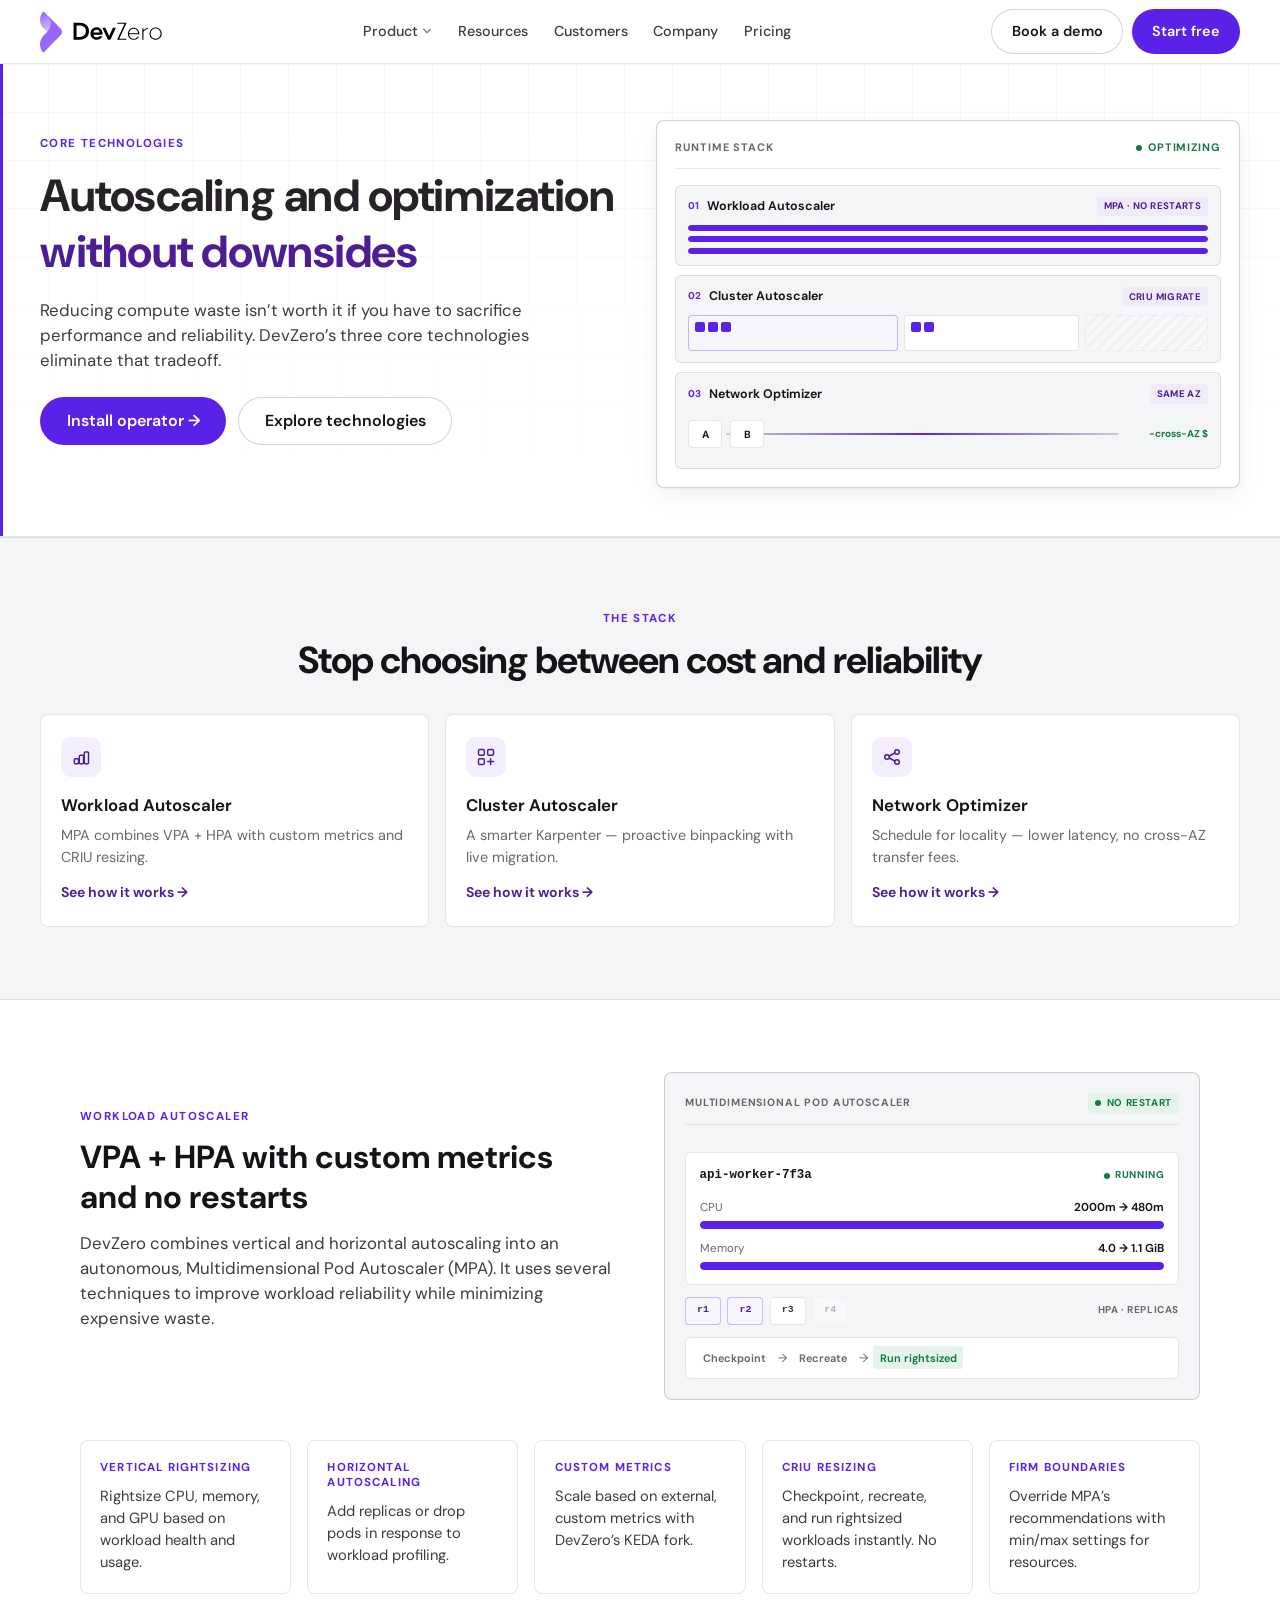
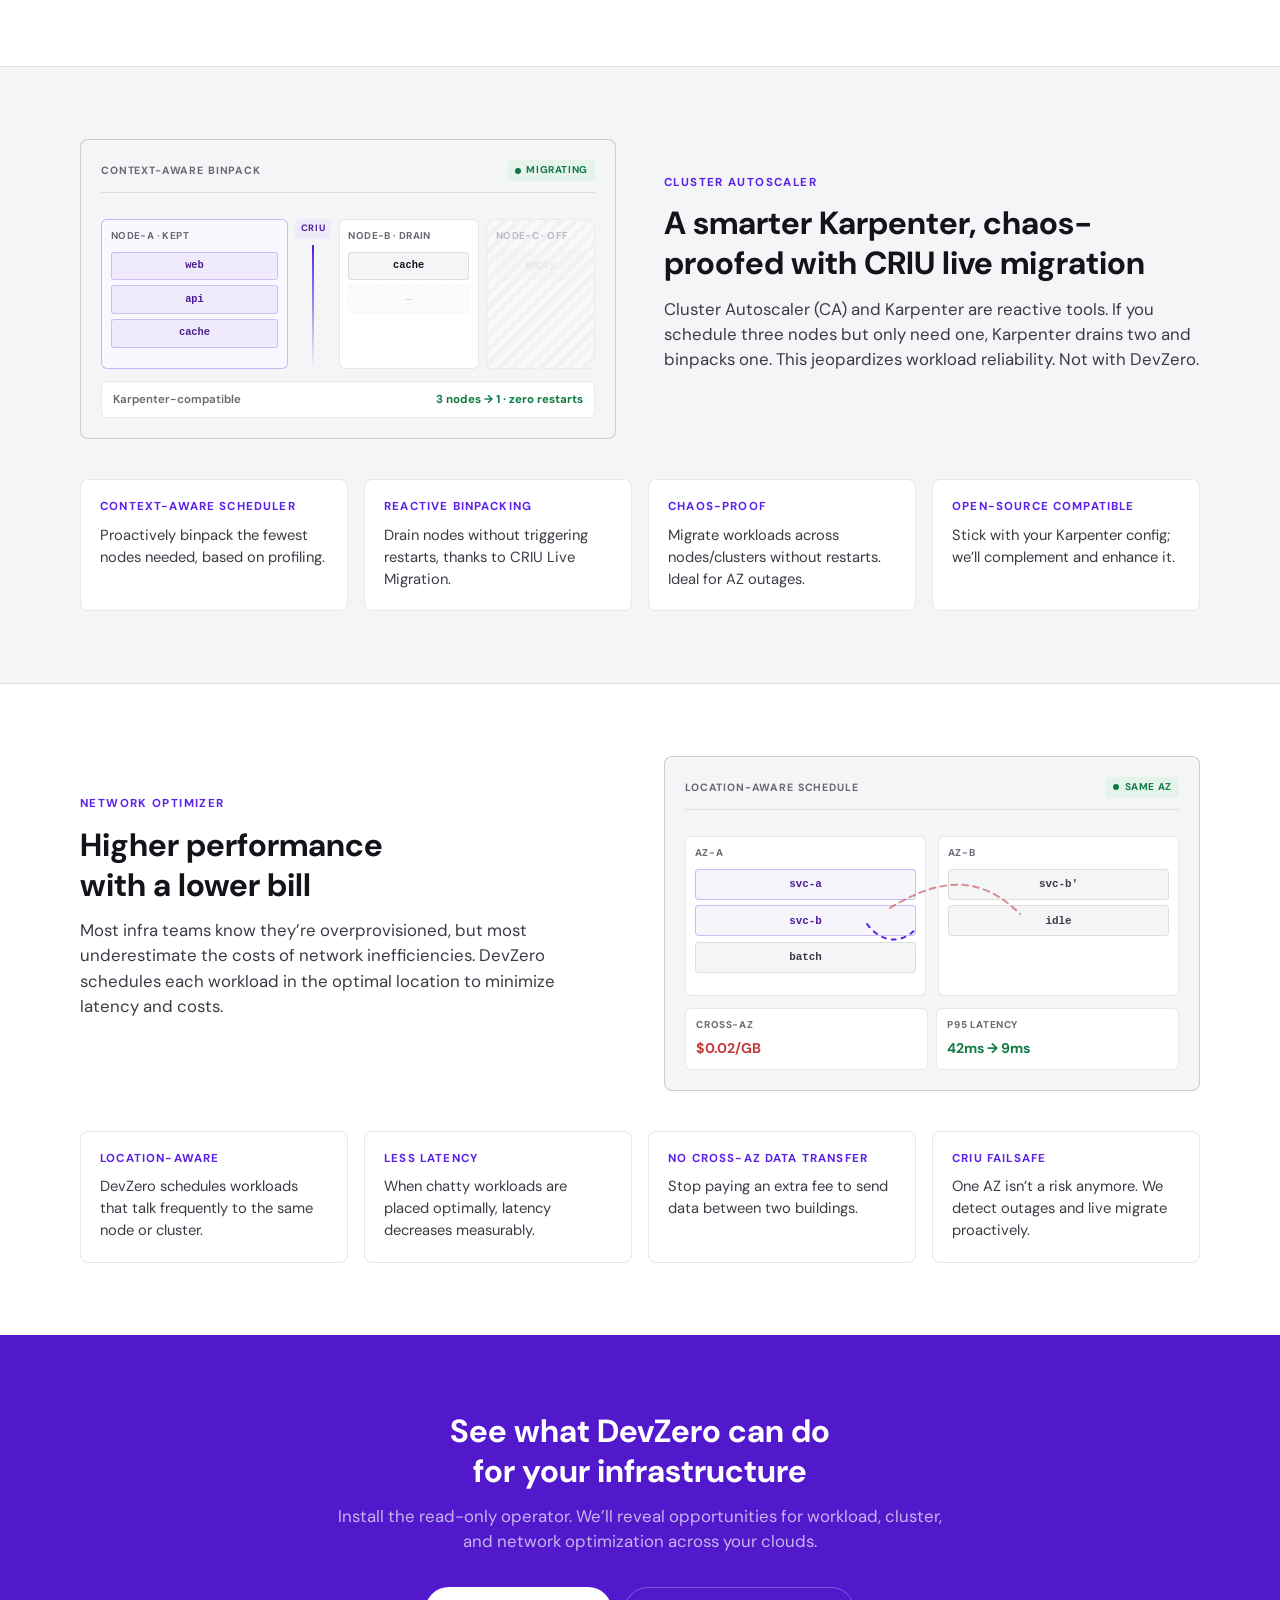
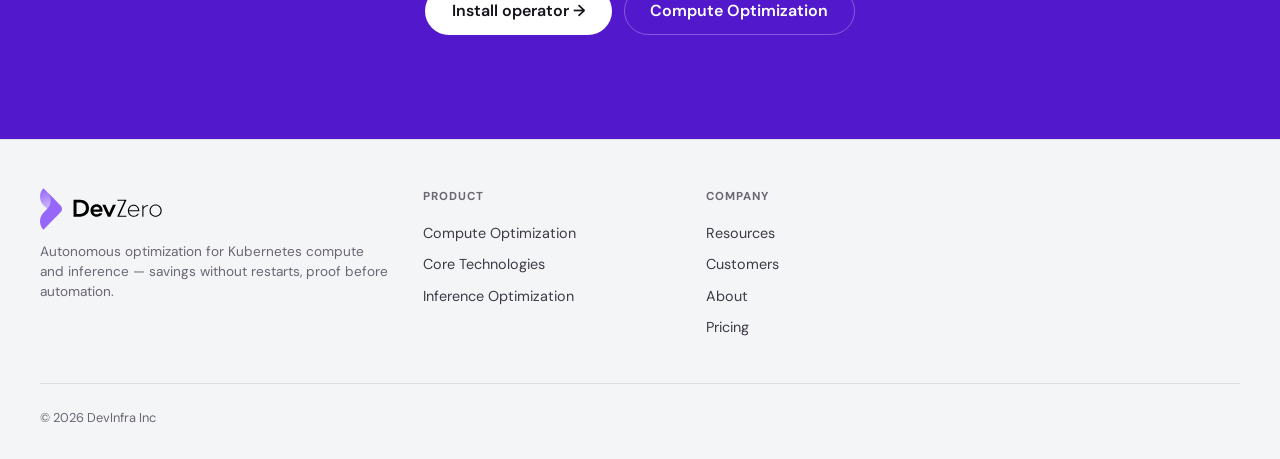
==== core-technologies/index.html @ 5356d768 "Add Core Technologies page prototype for team review. Standalone static site with workload, cluster," ====
<!DOCTYPE html>
<html lang="en">
<head>
  <meta charset="UTF-8" />
  <meta name="viewport" content="width=device-width, initial-scale=1" />
  <title>Core Technologies — Workload, Cluster &amp; Network Optimization | DevZero</title>
  <meta name="description" content="DevZero’s three core technologies: Workload Autoscaler (MPA), Cluster Autoscaler with CRIU live migration, and Network Optimizer — autoscaling without downsides." />
  <link rel="preconnect" href="https://fonts.googleapis.com" />
  <link rel="preconnect" href="https://fonts.gstatic.com" crossorigin />
  <link href="https://fonts.googleapis.com/css2?family=DM+Sans:ital,opsz,wght@0,9..40,400;0,9..40,500;0,9..40,600;0,9..40,700&display=swap" rel="stylesheet" />
  <link rel="stylesheet" href="../css/site.css" />
</head>
<body>
  <div id="site-nav"></div>

  <main>
    <header class="product-hero">
      <div class="container">
        <div class="product-hero-grid">
          <div class="product-hero-copy">
            <p class="eyebrow">Core Technologies</p>
            <h1>Autoscaling and optimization<br /><span class="accent">without downsides</span></h1>
            <p class="lede">
              Reducing compute waste isn’t worth it if you have to sacrifice performance and reliability.
              DevZero’s three core technologies eliminate that tradeoff.
            </p>
            <div class="hero-actions" id="start">
              <a class="btn btn-primary btn-lg" href="#demo">Install operator →</a>
              <a class="btn btn-ghost btn-lg" href="#workload">Explore technologies</a>
            </div>
          </div>

          <div class="hero-stage" aria-label="Three core technologies working together">
            <div class="hero-stage-label">
              <span>Runtime stack</span>
              <span class="live">Optimizing</span>
            </div>
            <div class="anim-core-hero">
              <div class="core-layer is-workload">
                <div class="core-layer-head">
                  <span class="core-layer-tag">01</span>
                  <strong>Workload Autoscaler</strong>
                  <span class="core-layer-badge">MPA · no restarts</span>
                </div>
                <div class="core-bars">
                  <div class="core-bar"><i class="fill-v"></i></div>
                  <div class="core-bar"><i class="fill-h"></i></div>
                  <div class="core-bar"><i class="fill-g"></i></div>
                </div>
              </div>
              <div class="core-layer is-cluster">
                <div class="core-layer-head">
                  <span class="core-layer-tag">02</span>
                  <strong>Cluster Autoscaler</strong>
                  <span class="core-layer-badge">CRIU migrate</span>
                </div>
                <div class="core-nodes">
                  <div class="core-node is-active"><span></span><span></span><span></span></div>
                  <div class="core-node is-draining"><span></span><span></span></div>
                  <div class="core-node is-empty"></div>
                </div>
              </div>
              <div class="core-layer is-network">
                <div class="core-layer-head">
                  <span class="core-layer-tag">03</span>
                  <strong>Network Optimizer</strong>
                  <span class="core-layer-badge">Same AZ</span>
                </div>
                <div class="core-net">
                  <div class="core-pod a">A</div>
                  <div class="core-pod b">B</div>
                  <div class="core-link"></div>
                  <div class="core-cost">−cross-AZ $</div>
                </div>
              </div>
            </div>
          </div>
        </div>
      </div>
    </header>

    <section class="band-soft">
      <div class="container container-wide tech-intro">
        <p class="section-label">The stack</p>
        <h2>Stop choosing between cost and reliability</h2>
        <div class="module-grid">
          <a class="module tech-jump" href="#workload">
            <span class="module-icon" aria-hidden="true">
              <svg viewBox="0 0 24 24" fill="none" stroke="currentColor" stroke-width="1.75" stroke-linecap="round" stroke-linejoin="round">
                <rect x="4" y="14" width="5" height="6" rx="1" />
                <rect x="10" y="10" width="5" height="10" rx="1" />
                <rect x="16" y="6" width="5" height="14" rx="1" />
              </svg>
            </span>
            <h3>Workload Autoscaler</h3>
            <p>MPA combines VPA + HPA with custom metrics and CRIU resizing.</p>
            <span class="more">See how it works →</span>
          </a>
          <a class="module tech-jump" href="#cluster">
            <span class="module-icon" aria-hidden="true">
              <svg viewBox="0 0 24 24" fill="none" stroke="currentColor" stroke-width="1.75" stroke-linecap="round" stroke-linejoin="round">
                <rect x="3" y="3" width="7" height="7" rx="1.5" />
                <rect x="14" y="3" width="7" height="7" rx="1.5" />
                <rect x="3" y="14" width="7" height="7" rx="1.5" />
                <path d="M17.5 14v7M14 17.5h7" />
              </svg>
            </span>
            <h3>Cluster Autoscaler</h3>
            <p>A smarter Karpenter — proactive binpacking with live migration.</p>
            <span class="more">See how it works →</span>
          </a>
          <a class="module tech-jump" href="#network">
            <span class="module-icon" aria-hidden="true">
              <svg viewBox="0 0 24 24" fill="none" stroke="currentColor" stroke-width="1.75" stroke-linecap="round" stroke-linejoin="round">
                <circle cx="6" cy="12" r="2.75" />
                <circle cx="18" cy="6" r="2.75" />
                <circle cx="18" cy="18" r="2.75" />
                <path d="M8.6 10.8 15.4 7.2M8.6 13.2l6.8 3.6" />
              </svg>
            </span>
            <h3>Network Optimizer</h3>
            <p>Schedule for locality — lower latency, no cross-AZ transfer fees.</p>
            <span class="more">See how it works →</span>
          </a>
        </div>
      </div>
    </section>

    <section id="workload">
      <div class="container">
        <div class="split">
          <div>
            <p class="section-label">Workload Autoscaler</p>
            <h2>VPA + HPA with custom metrics and no restarts</h2>
            <p class="section-lede">
              DevZero combines vertical and horizontal autoscaling into an autonomous,
              Multidimensional Pod Autoscaler (MPA). It uses several techniques to improve
              workload reliability while minimizing expensive waste.
            </p>
          </div>
          <div class="feature-visual" aria-label="MPA vertical and horizontal scale without restarts">
            <div class="anim-mpa">
              <div class="mpa-stage-label">
                <span>Multidimensional Pod Autoscaler</span>
                <span class="live-chip">No restart</span>
              </div>
              <div class="mpa-pod">
                <div class="mpa-pod-head">
                  <span class="mpa-name">api-worker-7f3a</span>
                  <span class="mpa-status">Running</span>
                </div>
                <div class="mpa-gauge">
                  <div class="mpa-gauge-meta"><span>CPU</span><strong>2000m → 480m</strong></div>
                  <div class="mpa-track"><i class="mpa-fill-cpu"></i></div>
                </div>
                <div class="mpa-gauge">
                  <div class="mpa-gauge-meta"><span>Memory</span><strong>4.0 → 1.1 GiB</strong></div>
                  <div class="mpa-track"><i class="mpa-fill-mem"></i></div>
                </div>
              </div>
              <div class="mpa-replicas">
                <div class="mpa-rep is-on">r1</div>
                <div class="mpa-rep is-on">r2</div>
                <div class="mpa-rep is-spawn">r3</div>
                <div class="mpa-rep is-off">r4</div>
                <span class="mpa-hpa-label">HPA · replicas</span>
              </div>
              <div class="mpa-criu">
                <span class="mpa-criu-step">Checkpoint</span>
                <span class="mpa-criu-arrow">→</span>
                <span class="mpa-criu-step">Recreate</span>
                <span class="mpa-criu-arrow">→</span>
                <span class="mpa-criu-step is-lit">Run rightsized</span>
              </div>
            </div>
          </div>
        </div>
        <div class="point-cards point-cards-5">
          <article class="point-card">
            <h3>Vertical Rightsizing</h3>
            <p>Rightsize CPU, memory, and GPU based on workload health and usage.</p>
          </article>
          <article class="point-card">
            <h3>Horizontal Autoscaling</h3>
            <p>Add replicas or drop pods in response to workload profiling.</p>
          </article>
          <article class="point-card">
            <h3>Custom Metrics</h3>
            <p>Scale based on external, custom metrics with DevZero’s KEDA fork.</p>
          </article>
          <article class="point-card">
            <h3>CRIU Resizing</h3>
            <p>Checkpoint, recreate, and run rightsized workloads instantly. No restarts.</p>
          </article>
          <article class="point-card">
            <h3>Firm Boundaries</h3>
            <p>Override MPA’s recommendations with min/max settings for resources.</p>
          </article>
        </div>
      </div>
    </section>

    <section class="band-soft" id="cluster">
      <div class="container">
        <div class="split reverse">
          <div>
            <p class="section-label">Cluster Autoscaler</p>
            <h2>A smarter Karpenter, chaos-proofed with CRIU live migration</h2>
            <p class="section-lede">
              Cluster Autoscaler (CA) and Karpenter are reactive tools. If you schedule three nodes
              but only need one, Karpenter drains two and binpacks one. This jeopardizes workload
              reliability. Not with DevZero.
            </p>
          </div>
          <div class="feature-visual" aria-label="Proactive binpacking with live migration">
            <div class="anim-cluster">
              <div class="mpa-stage-label">
                <span>Context-aware binpack</span>
                <span class="live-chip">Migrating</span>
              </div>
              <div class="ca-nodes">
                <div class="ca-node is-packed">
                  <header>node-a · kept</header>
                  <div class="ca-pods">
                    <span class="ca-pod p1">web</span>
                    <span class="ca-pod p2">api</span>
                    <span class="ca-pod p3 is-incoming">cache</span>
                  </div>
                </div>
                <div class="ca-bridge" aria-hidden="true">
                  <span class="ca-mig">CRIU</span>
                  <div class="ca-mig-line"></div>
                </div>
                <div class="ca-node is-draining">
                  <header>node-b · drain</header>
                  <div class="ca-pods">
                    <span class="ca-pod p3 is-leaving">cache</span>
                    <span class="ca-pod ghost">—</span>
                  </div>
                </div>
                <div class="ca-node is-gone">
                  <header>node-c · off</header>
                  <div class="ca-pods">
                    <span class="ca-pod ghost">empty</span>
                  </div>
                </div>
              </div>
              <div class="ca-footnote">
                <span>Karpenter-compatible</span>
                <strong>3 nodes → 1 · zero restarts</strong>
              </div>
            </div>
          </div>
        </div>
        <div class="point-cards">
          <article class="point-card">
            <h3>Context-Aware Scheduler</h3>
            <p>Proactively binpack the fewest nodes needed, based on profiling.</p>
          </article>
          <article class="point-card">
            <h3>Reactive Binpacking</h3>
            <p>Drain nodes without triggering restarts, thanks to CRIU Live Migration.</p>
          </article>
          <article class="point-card">
            <h3>Chaos-Proof</h3>
            <p>Migrate workloads across nodes/clusters without restarts. Ideal for AZ outages.</p>
          </article>
          <article class="point-card">
            <h3>Open-Source Compatible</h3>
            <p>Stick with your Karpenter config; we’ll complement and enhance it.</p>
          </article>
        </div>
      </div>
    </section>

    <section id="network">
      <div class="container">
        <div class="split">
          <div>
            <p class="section-label">Network Optimizer</p>
            <h2>Higher performance<br />with a lower bill</h2>
            <p class="section-lede">
              Most infra teams know they’re overprovisioned, but most underestimate the costs of
              network inefficiencies. DevZero schedules each workload in the optimal location to
              minimize latency and costs.
            </p>
          </div>
          <div class="feature-visual" aria-label="Location-aware placement cutting cross-AZ cost">
            <div class="anim-network">
              <div class="mpa-stage-label">
                <span>Location-aware schedule</span>
                <span class="live-chip good">Same AZ</span>
              </div>
              <div class="net-map">
                <div class="net-az az-a">
                  <header>AZ-a</header>
                  <div class="net-w is-chatty">svc-a</div>
                  <div class="net-w is-chatty is-paired">svc-b</div>
                  <div class="net-w">batch</div>
                </div>
                <div class="net-az az-b">
                  <header>AZ-b</header>
                  <div class="net-w is-lonely">svc-b′</div>
                  <div class="net-w">idle</div>
                </div>
                <svg class="net-paths" viewBox="0 0 320 160" aria-hidden="true">
                  <path class="net-path is-bad" d="M118 72 C170 40, 210 40, 248 78" />
                  <path class="net-path is-good" d="M95 88 C110 108, 130 108, 145 92" />
                </svg>
              </div>
              <div class="net-metrics">
                <div class="net-metric is-bad">
                  <span>Cross-AZ</span>
                  <strong class="net-fee">$0.02/GB</strong>
                </div>
                <div class="net-metric is-good">
                  <span>p95 latency</span>
                  <strong class="net-lat">42ms → 9ms</strong>
                </div>
              </div>
            </div>
          </div>
        </div>
        <div class="point-cards">
          <article class="point-card">
            <h3>Location-Aware</h3>
            <p>DevZero schedules workloads that talk frequently to the same node or cluster.</p>
          </article>
          <article class="point-card">
            <h3>Less Latency</h3>
            <p>When chatty workloads are placed optimally, latency decreases measurably.</p>
          </article>
          <article class="point-card">
            <h3>No Cross-AZ Data Transfer</h3>
            <p>Stop paying an extra fee to send data between two buildings.</p>
          </article>
          <article class="point-card">
            <h3>CRIU Failsafe</h3>
            <p>One AZ isn’t a risk anymore. We detect outages and live migrate proactively.</p>
          </article>
        </div>
      </div>
    </section>

    <section class="cta-band" id="demo">
      <div class="container">
        <h2>See what DevZero can do for your infrastructure</h2>
        <p class="section-lede">
          Install the read-only operator. We’ll reveal opportunities for workload, cluster,
          and network optimization across your clouds.
        </p>
        <div class="hero-actions">
          <a class="btn btn-primary btn-lg" href="#">Install operator →</a>
          <a class="btn btn-ghost btn-lg" href="https://www.devzero.io/">Compute Optimization</a>
        </div>
      </div>
    </section>
  </main>

  <div id="site-footer"></div>
  <script src="../js/site.js"></script>
</body>
</html>
---- css/site.css ----
:root {
  --bg: #ffffff;
  --bg-soft: #f4f5f7;
  --bg-elevated: #fafafa;
  --bg-panel: #ffffff;
  --bg-ink: #14131a;
  --border: rgba(20, 19, 26, 0.1);
  --border-strong: rgba(20, 19, 26, 0.18);
  --text: #14131a;
  --text-soft: #3d3a45;
  --muted: #6a6672;
  --accent: #5b21e8;
  --accent-hover: #4c1bc7;
  --accent-deep: #4c1d95;
  --accent-soft: #7c5cbf;
  --accent-dim: rgba(91, 33, 232, 0.07);
  --good: #0f7a45;
  --danger: #c23b3b;
  --font: "DM Sans", "Helvetica Neue", Arial, sans-serif;
  --radius: 8px;
  --max: 1120px;
  --header-h: 64px;
  --shadow: 0 1px 2px rgba(20, 19, 26, 0.04), 0 8px 24px rgba(20, 19, 26, 0.06);
  --shadow-lg: 0 1px 2px rgba(20, 19, 26, 0.05), 0 16px 40px rgba(20, 19, 26, 0.08);
}

*,
*::before,
*::after {
  box-sizing: border-box;
  margin: 0;
  padding: 0;
}

html { scroll-behavior: smooth; }

body {
  font-family: var(--font);
  background: var(--bg);
  color: var(--text);
  -webkit-font-smoothing: antialiased;
  line-height: 1.5;
  min-height: 100vh;
}

img { max-width: 100%; display: block; }
a { color: inherit; text-decoration: none; }
button {
  font-family: inherit;
  cursor: pointer;
  border: none;
  background: none;
  color: inherit;
}
ul { list-style: none; }

.container {
  width: min(100% - 2.5rem, var(--max));
  margin-inline: auto;
}

.container-wide {
  width: min(100% - 2.5rem, 1200px);
  margin-inline: auto;
}

/* —— Announcement —— */
.announcement {
  background: var(--bg-ink);
  color: rgba(255, 255, 255, 0.82);
  font-size: 0.78rem;
  letter-spacing: 0.01em;
  text-align: center;
  padding: 0.55rem 1rem;
  border-bottom: 1px solid rgba(255, 255, 255, 0.06);
}

.announcement a {
  color: #fff;
  font-weight: 600;
  margin-left: 0.35rem;
}

.announcement .pill {
  display: inline-block;
  background: transparent;
  color: #fff;
  font-size: 0.62rem;
  font-weight: 700;
  letter-spacing: 0.08em;
  text-transform: uppercase;
  padding: 0.18rem 0.45rem;
  border-radius: 4px;
  border: 1px solid rgba(255, 255, 255, 0.28);
  margin-right: 0.5rem;
  vertical-align: middle;
}

/* —— Header —— */
.site-header {
  position: sticky;
  top: 0;
  z-index: 100;
  height: var(--header-h);
  background: rgba(255, 255, 255, 0.92);
  backdrop-filter: blur(12px);
  border-bottom: 1px solid var(--border);
}

.header-inner {
  height: 100%;
  display: flex;
  align-items: center;
  justify-content: space-between;
  gap: 1.5rem;
}

.logo {
  display: flex;
  align-items: center;
  flex-shrink: 0;
  color: var(--text);
}

.logo svg,
.logo .logo-img {
  width: 122px;
  height: 42px;
  display: block;
}

.nav-main {
  display: flex;
  align-items: center;
  gap: 0.1rem;
}

.nav-item { position: relative; }

.nav-link,
.nav-trigger {
  display: inline-flex;
  align-items: center;
  gap: 0.3rem;
  padding: 0.5rem 0.75rem;
  font-size: 0.9rem;
  font-weight: 500;
  color: var(--text-soft);
  border-radius: 8px;
  transition: color 0.15s, background 0.15s;
}

.nav-link:hover,
.nav-trigger:hover,
.nav-item.open .nav-trigger {
  color: var(--text);
  background: var(--bg-soft);
}

.nav-link.is-disabled {
  color: var(--muted);
  opacity: 0.55;
  cursor: default;
}

.nav-link.is-disabled:hover {
  background: transparent;
  color: var(--muted);
}

.chev {
  width: 10px;
  height: 10px;
  opacity: 0.65;
  transition: transform 0.2s;
}

.nav-item.open .chev { transform: rotate(180deg); }

.mega {
  position: absolute;
  top: calc(100% + 0.55rem);
  left: 50%;
  transform: translateX(-50%) translateY(6px);
  opacity: 0;
  visibility: hidden;
  pointer-events: none;
  transition: opacity 0.18s, transform 0.18s, visibility 0.18s;
  width: min(720px, calc(100vw - 2rem));
  background: #fff;
  border: 1px solid var(--border-strong);
  border-radius: var(--radius);
  box-shadow: var(--shadow-lg);
  padding: 1rem;
  display: grid;
  grid-template-columns: 1.1fr 0.9fr;
  gap: 0.75rem;
}

.mega.mega-product {
  width: min(720px, calc(100vw - 2rem));
  grid-template-columns: 1.35fr 0.9fr;
  max-height: min(78vh, 640px);
  overflow-y: auto;
}

.mega-group {
  font-size: 0.62rem;
  letter-spacing: 0.1em;
  text-transform: uppercase;
  color: var(--muted);
  font-weight: 700;
  margin: 0.85rem 0 0.25rem;
  padding-left: 0.65rem;
}

.mega-link.mega-hub {
  border: 1px solid var(--border);
  background: var(--bg-soft);
  margin-bottom: 0.15rem;
}

.mega-link.mega-compact {
  padding: 0.45rem 0.65rem;
}

.mega-link.mega-compact strong {
  font-size: 0.84rem;
  margin-bottom: 0.05rem;
}

.mega-link.mega-compact span {
  font-size: 0.74rem;
}

.nav-item.open .mega {
  opacity: 1;
  visibility: visible;
  pointer-events: auto;
  transform: translateX(-50%) translateY(0);
}

.mega-col h4 {
  font-size: 0.68rem;
  letter-spacing: 0.1em;
  text-transform: uppercase;
  color: var(--accent);
  font-weight: 700;
  margin-bottom: 0.65rem;
  padding-left: 0.65rem;
}

.mega-link {
  display: block;
  padding: 0.7rem 0.75rem;
  border-radius: 10px;
  transition: background 0.15s;
}

.mega-link:hover { background: var(--accent-dim); }

.mega-link strong {
  display: block;
  font-size: 0.92rem;
  font-weight: 600;
  color: var(--text);
  margin-bottom: 0.15rem;
}

.mega-link span {
  display: block;
  font-size: 0.8rem;
  color: var(--muted);
  line-height: 1.4;
}

.mega-aside {
  background: var(--bg-soft);
  border-radius: 6px;
  padding: 0.75rem;
  border: 1px solid var(--border);
}

.header-cta {
  display: flex;
  align-items: center;
  gap: 0.55rem;
  flex-shrink: 0;
}

.btn {
  display: inline-flex;
  align-items: center;
  justify-content: center;
  gap: 0.4rem;
  padding: 0.65rem 1.2rem;
  border-radius: 999px;
  font-size: 0.9rem;
  font-weight: 600;
  transition: background 0.15s, border-color 0.15s, color 0.15s;
  border: 1px solid transparent;
  white-space: nowrap;
}

.btn:hover { transform: none; }

.btn-primary {
  background: var(--accent);
  color: #fff;
}

.btn-primary:hover { background: var(--accent-hover); }

.btn-ghost {
  background: #fff;
  border-color: var(--border-strong);
  color: var(--text);
}

.btn-ghost:hover { border-color: var(--accent); color: var(--accent); }

.btn-dark {
  background: var(--text);
  color: #fff;
}

.btn-dark:hover { background: #000; }

.btn-lg {
  padding: 0.85rem 1.6rem;
  font-size: 1rem;
  height: 3rem;
}

.mobile-toggle {
  display: none;
  width: 40px;
  height: 40px;
  border-radius: 8px;
  border: 1px solid var(--border);
  align-items: center;
  justify-content: center;
}

.mobile-toggle span {
  display: block;
  width: 18px;
  height: 2px;
  background: var(--text);
  position: relative;
}

.mobile-toggle span::before,
.mobile-toggle span::after {
  content: "";
  position: absolute;
  left: 0;
  width: 18px;
  height: 2px;
  background: var(--text);
}

.mobile-toggle span::before { top: -6px; }
.mobile-toggle span::after { top: 6px; }

/* —— Hero —— */
.hero {
  position: relative;
  padding: 4.75rem 0 3.25rem;
  overflow: hidden;
  background: var(--bg);
  border-bottom: 1px solid var(--border);
}

.hero-atmosphere {
  position: absolute;
  inset: 0;
  pointer-events: none;
  z-index: 0;
  background-color: var(--bg);
  background-image:
    linear-gradient(var(--border) 1px, transparent 1px),
    linear-gradient(90deg, var(--border) 1px, transparent 1px);
  background-size: 48px 48px;
  mask-image: linear-gradient(180deg, rgba(0, 0, 0, 0.45), transparent 78%);
  -webkit-mask-image: linear-gradient(180deg, rgba(0, 0, 0, 0.45), transparent 78%);
}

.hero-atmosphere::after {
  content: "";
  position: absolute;
  left: 0;
  top: 0;
  bottom: 0;
  width: 3px;
  background: var(--accent);
}

.hero-grid {
  position: relative;
  z-index: 1;
  display: grid;
  grid-template-columns: 1.05fr 0.95fr;
  gap: 2.5rem;
  align-items: center;
}

.hero-content { max-width: 34rem; }

.brand-kicker {
  display: none;
}

.hero h1 {
  font-weight: 650;
  font-size: clamp(2.15rem, 4vw, 3.15rem);
  line-height: 1.12;
  letter-spacing: -0.035em;
  color: var(--text);
  margin-bottom: 1rem;
}

.hero h1 .accent {
  color: var(--accent-deep);
}

.hero-lede {
  font-size: 1.05rem;
  color: var(--text-soft);
  max-width: 32rem;
  margin-bottom: 1.75rem;
  line-height: 1.6;
}

.hero-actions {
  display: flex;
  flex-wrap: wrap;
  gap: 0.75rem;
  margin-bottom: 1.75rem;
}

.segment-paths {
  display: grid;
  grid-template-columns: 1fr 1fr;
  gap: 0;
  border: 1px solid var(--border);
  border-radius: var(--radius);
  overflow: hidden;
  background: #fff;
}

.segment-path {
  display: block;
  padding: 1.05rem 1.1rem;
  border-radius: 0;
  border: none;
  border-right: 1px solid var(--border);
  background: #fff;
  transition: background 0.15s;
}

.segment-path:last-child { border-right: none; }

.segment-path:hover {
  background: var(--bg-soft);
  box-shadow: none;
  transform: none;
  border-color: transparent;
}

.segment-path .label {
  font-size: 0.66rem;
  letter-spacing: 0.1em;
  text-transform: uppercase;
  color: var(--accent-deep);
  font-weight: 700;
  margin-bottom: 0.3rem;
}

.segment-path strong {
  display: block;
  font-size: 0.95rem;
  margin-bottom: 0.25rem;
  color: var(--text);
}

.segment-path p {
  font-size: 0.8rem;
  color: var(--muted);
  line-height: 1.4;
}

/* Cost Impact product visual */
.product-visual {
  background: #fff;
  border: 1px solid var(--border-strong);
  border-radius: var(--radius);
  box-shadow: var(--shadow);
  overflow: hidden;
  animation: rise 0.7s ease both;
}

@keyframes rise {
  from { opacity: 0; transform: translateY(12px); }
  to { opacity: 1; transform: translateY(0); }
}

.pv-tabs {
  display: flex;
  gap: 0;
  padding: 0;
  border-bottom: 1px solid var(--border);
  overflow-x: auto;
  background: var(--bg-soft);
}

.pv-tab {
  padding: 0.7rem 1rem;
  font-size: 0.78rem;
  font-weight: 600;
  color: var(--muted);
  border-radius: 0;
  border: none;
  border-right: 1px solid var(--border);
  white-space: nowrap;
}

.pv-tab.active {
  color: var(--text);
  background: #fff;
  border-color: var(--border);
  border-bottom: 2px solid var(--accent);
  margin-bottom: -1px;
}

.pv-body { padding: 1.25rem 1.25rem 1.4rem; }

.pv-metrics {
  display: grid;
  grid-template-columns: repeat(3, 1fr);
  gap: 0.85rem;
  margin-bottom: 1.25rem;
}

.pv-metric .label {
  font-size: 0.72rem;
  letter-spacing: 0.02em;
  color: var(--muted);
  margin-bottom: 0.3rem;
  display: flex;
  align-items: center;
  gap: 0.35rem;
}

.pv-metric .dot {
  width: 6px;
  height: 6px;
  border-radius: 1px;
  background: var(--danger);
}

.pv-metric .dot.purple { background: var(--accent); }
.pv-metric .dot.green { background: var(--good); }

.pv-metric .value {
  font-size: 1.2rem;
  font-weight: 650;
  letter-spacing: -0.025em;
  color: var(--text);
  font-variant-numeric: tabular-nums;
}

.pv-metric .value.purple { color: var(--accent-deep); }
.pv-metric .value.green { color: var(--good); }

.pv-chart {
  height: 160px;
  border-radius: 6px;
  border: 1px solid var(--border);
  background:
    repeating-linear-gradient(
      0deg,
      transparent,
      transparent 31px,
      rgba(20, 19, 26, 0.06) 31px,
      rgba(20, 19, 26, 0.06) 32px
    ),
    var(--bg-elevated);
  position: relative;
  overflow: hidden;
  padding: 1rem 1rem 0;
  display: flex;
  align-items: flex-end;
  gap: 8px;
}

.pv-bar {
  flex: 1;
  border-radius: 2px 2px 0 0;
  background: var(--accent);
  animation: grow 0.9s ease both;
}

.pv-bar.muted {
  background: #c9c6d0;
}

@keyframes grow {
  from { transform: scaleY(0); transform-origin: bottom; }
}

.pv-footnote {
  margin-top: 0.85rem;
  font-size: 0.76rem;
  color: var(--muted);
  letter-spacing: 0.01em;
}

.pv-operators {
  display: flex;
  gap: 1.25rem;
  margin-top: 1rem;
  padding-top: 0.85rem;
  border-top: 1px solid var(--border);
}

.pv-toggle {
  display: inline-flex;
  align-items: center;
  gap: 0.5rem;
  font-size: 0.78rem;
  font-weight: 600;
  color: var(--muted);
  cursor: default;
}

.pv-toggle .sw {
  width: 34px;
  height: 20px;
  border-radius: 999px;
  background: #d8d5de;
  position: relative;
  flex-shrink: 0;
}

.pv-toggle .sw::after {
  content: "";
  position: absolute;
  top: 2px;
  left: 2px;
  width: 16px;
  height: 16px;
  border-radius: 50%;
  background: #fff;
  box-shadow: 0 1px 2px rgba(0, 0, 0, 0.15);
  transition: left 0.2s;
}

.pv-toggle.is-on {
  color: var(--text);
}

.pv-toggle.is-on .sw {
  background: var(--accent);
}

.pv-toggle.is-on .sw::after {
  left: 16px;
}

.capacity-bars {
  display: flex;
  flex-direction: column;
  gap: 1rem;
  margin-top: 0.35rem;
}

.capacity-meta {
  display: flex;
  justify-content: space-between;
  font-size: 0.8rem;
  margin-bottom: 0.4rem;
  color: var(--muted);
}

.capacity-meta strong {
  color: var(--text);
  font-weight: 650;
}

.capacity-track {
  height: 12px;
  border-radius: 6px;
  background: #ebe8f0;
  overflow: hidden;
}

.capacity-track > i {
  display: block;
  height: 100%;
  border-radius: 6px;
  background: var(--accent);
  animation: home-fill 1.2s ease both;
}

.capacity-track.used > i {
  background: var(--good);
}

/* Compute rightsizing diagram */
.rightsizing-viz {
  background: #fff;
  border: 1px solid var(--border-strong);
  border-radius: var(--radius);
  box-shadow: var(--shadow);
  padding: 1.15rem;
  display: grid;
  grid-template-columns: 1fr auto 1fr;
  gap: 0.85rem;
  align-items: stretch;
}

.node-card {
  border: 1px solid var(--border);
  border-radius: 6px;
  padding: 0.85rem;
  background: var(--bg-soft);
}

.node-card .node-head {
  display: flex;
  justify-content: space-between;
  align-items: center;
  font-size: 0.75rem;
  font-weight: 600;
  margin-bottom: 0.75rem;
  color: var(--text-soft);
}

.node-card .badge {
  font-size: 0.62rem;
  letter-spacing: 0.04em;
  text-transform: uppercase;
  padding: 0.15rem 0.4rem;
  border-radius: 4px;
  background: #f3e8e8;
  color: #9b2c2c;
  font-weight: 700;
}

.node-card .badge.good {
  background: #e5f3eb;
  color: #0f7a45;
}

.pod-row {
  display: flex;
  justify-content: space-between;
  gap: 0.5rem;
  font-size: 0.72rem;
  padding: 0.4rem 0;
  border-top: 1px solid var(--border);
  color: var(--muted);
}

.pod-row strong {
  color: var(--text);
  font-weight: 600;
  font-family: ui-monospace, SFMono-Regular, Menlo, monospace;
  font-size: 0.7rem;
}

.flow-col {
  display: flex;
  flex-direction: column;
  justify-content: center;
  gap: 0.45rem;
  min-width: 110px;
  text-align: center;
}

.flow-step {
  font-size: 0.68rem;
  font-weight: 650;
  letter-spacing: 0.02em;
  color: var(--accent-deep);
  background: #fff;
  border: 1px solid var(--border-strong);
  border-left: 3px solid var(--accent);
  border-radius: 4px;
  padding: 0.45rem 0.5rem;
}

.flow-step small {
  display: block;
  font-weight: 500;
  color: var(--muted);
  margin-top: 0.15rem;
}

.stat-strip {
  display: grid;
  grid-template-columns: repeat(4, 1fr);
  gap: 0.65rem;
  margin-top: 0.85rem;
}

.stat-chip {
  border: 1px solid var(--border);
  border-radius: 10px;
  padding: 0.75rem;
  text-align: center;
  background: #fff;
}

.stat-chip .num {
  font-size: 1.25rem;
  font-weight: 700;
  color: var(--accent);
  line-height: 1.1;
}

.stat-chip .cap {
  font-size: 0.72rem;
  color: var(--muted);
  margin-top: 0.2rem;
}

/* —— Sections —— */
section { padding: 4.5rem 0; position: relative; }

.section-label {
  font-size: 0.72rem;
  letter-spacing: 0.12em;
  text-transform: uppercase;
  color: var(--accent);
  font-weight: 700;
  margin-bottom: 0.75rem;
}

h2 {
  font-weight: 700;
  font-size: 2rem;
  line-height: 2.5rem;
  letter-spacing: 0;
  margin-bottom: 0.85rem;
  color: var(--text);
}

.section-lede {
  font-size: 1.05rem;
  color: var(--text-soft);
  max-width: 38rem;
  margin-bottom: 2rem;
}

.proof-bar {
  border-block: 1px solid var(--border);
  background: var(--bg-soft);
  padding: 2.5rem 0;
}

.logo-row {
  display: flex;
  flex-wrap: wrap;
  align-items: center;
  justify-content: center;
  gap: 2rem 2.75rem;
}

.logo-row img {
  height: 24px;
  width: auto;
  opacity: 0.75;
  filter: grayscale(1);
}

.stats {
  display: grid;
  grid-template-columns: repeat(4, 1fr);
  gap: 1rem;
  margin-top: 2rem;
}

.stat-block {
  padding: 1.25rem 0;
  border-top: 1px solid var(--border);
}

.stat-block .num {
  font-size: clamp(1.7rem, 2.8vw, 2.2rem);
  font-weight: 700;
  color: var(--accent);
  line-height: 1;
  margin-bottom: 0.4rem;
  letter-spacing: -0.02em;
}

.stat-block .cap {
  font-size: 0.85rem;
  color: var(--muted);
}

.split {
  display: grid;
  grid-template-columns: 1fr 1fr;
  gap: 3rem;
  align-items: center;
}

.split.reverse > :first-child { order: 2; }

.feature-visual {
  border-radius: var(--radius);
  border: 1px solid var(--border-strong);
  background: var(--bg-soft);
  min-height: 280px;
  padding: 1.25rem;
  position: relative;
  overflow: hidden;
  box-shadow: none;
}

.checklist {
  margin-top: 1.25rem;
  display: grid;
  gap: 0.65rem;
}

.checklist li {
  display: flex;
  gap: 0.65rem;
  align-items: flex-start;
  font-size: 0.95rem;
  color: var(--text-soft);
}

.checklist li::before {
  content: "›";
  width: auto;
  height: auto;
  border-radius: 0;
  background: none;
  color: var(--accent-soft);
  font-size: 1.15em;
  font-weight: 600;
  line-height: 1.35;
  margin-top: -0.02em;
  flex-shrink: 0;
}

.module-grid {
  display: grid;
  grid-template-columns: repeat(3, 1fr);
  gap: 1rem;
  margin-top: 2rem;
}

.module {
  padding: 1.35rem 1.25rem;
  border: 1px solid var(--border);
  border-radius: var(--radius);
  background: #fff;
  transition: border-color 0.15s, background 0.15s;
}

.module:hover {
  border-color: var(--border-strong);
  box-shadow: none;
  background: var(--bg-elevated);
}

.module h3 {
  font-size: 1.05rem;
  font-weight: 650;
  margin-bottom: 0.45rem;
}

.module-icon {
  display: inline-flex;
  align-items: center;
  justify-content: center;
  width: 2.5rem;
  height: 2.5rem;
  border-radius: 10px;
  background: #f3efff;
  color: var(--accent-deep);
  margin-bottom: 1rem;
}

.module-icon svg {
  width: 1.25rem;
  height: 1.25rem;
  display: block;
}

.module p {
  font-size: 0.9rem;
  color: var(--muted);
  line-height: 1.5;
}

.compare-cta {
  margin-top: 2.5rem;
  padding: 1.5rem 1.65rem;
  border: 1px solid var(--border-strong);
  border-radius: var(--radius);
  background: var(--bg-soft);
  display: grid;
  grid-template-columns: 1.2fr 1fr;
  gap: 1.5rem;
  align-items: center;
}

.compare-cta h3 {
  font-size: 1.25rem;
  letter-spacing: -0.02em;
  margin-bottom: 0.35rem;
  color: var(--text);
}

.compare-cta p {
  font-size: 0.92rem;
  color: var(--text-soft);
  max-width: 36rem;
  margin: 0;
}

.compare-cta-links {
  display: flex;
  flex-wrap: wrap;
  gap: 0.5rem;
  justify-content: flex-end;
}

.compare-cta-links a {
  display: inline-flex;
  align-items: center;
  font-size: 0.82rem;
  font-weight: 650;
  color: var(--accent-deep);
  border: 1px solid var(--border-strong);
  background: #fff;
  border-radius: 4px;
  padding: 0.45rem 0.7rem;
  text-decoration: none;
  transition: border-color 0.15s, color 0.15s;
}

.compare-cta-links a:hover {
  border-color: var(--accent);
  color: var(--accent);
}

@media (max-width: 780px) {
  .compare-cta {
    grid-template-columns: 1fr;
  }

  .compare-cta-links {
    justify-content: flex-start;
  }
}

.product-subnav {
  display: flex;
  flex-wrap: wrap;
  gap: 0.15rem;
  margin-bottom: 1.75rem;
  padding: 0.3rem;
  border: 1px solid var(--border);
  border-radius: 999px;
  background: rgba(255, 255, 255, 0.85);
  width: fit-content;
  max-width: 100%;
}

.product-subnav a {
  font-size: 0.82rem;
  font-weight: 650;
  color: var(--muted);
  text-decoration: none;
  padding: 0.5rem 1rem;
  border-radius: 999px;
  transition: color 0.15s, background 0.15s;
}

.product-subnav a:hover {
  color: var(--text);
  background: var(--bg-soft);
}

.product-subnav a.is-active {
  color: #fff;
  background: var(--accent);
}

.product-hero-compact {
  padding-bottom: 2.5rem;
}

.product-hero-compact h1 {
  max-width: 22ch;
}

.product-hero .product-subnav {
  margin-bottom: 1.75rem;
}

/* Stripe-inspired product canvas */
.product-canvas {
  position: relative;
  min-height: 380px;
  border-radius: 16px;
  background:
    linear-gradient(180deg, #fbfafc 0%, #f3f1f7 100%);
  border: 1px solid var(--border);
  overflow: hidden;
  box-shadow: var(--shadow-lg);
}

.product-canvas::before {
  content: "";
  position: absolute;
  inset: 0;
  background-image: repeating-linear-gradient(
    90deg,
    transparent,
    transparent 47px,
    rgba(20, 19, 26, 0.035) 47px,
    rgba(20, 19, 26, 0.035) 48px
  );
  pointer-events: none;
}

.product-canvas-ghosts {
  position: absolute;
  inset: 0;
  pointer-events: none;
}

.ghost-device {
  position: absolute;
  border: 1.5px solid rgba(91, 33, 232, 0.18);
  border-radius: 12px;
  background: transparent;
  opacity: 0.55;
}

.ghost-device.g1 {
  width: 120px;
  height: 160px;
  right: 8%;
  top: 14%;
  transform: rotate(8deg);
  animation: ghost-float 6s ease-in-out infinite;
}

.ghost-device.g2 {
  width: 90px;
  height: 90px;
  right: 28%;
  bottom: 12%;
  border-radius: 18px;
  transform: rotate(-6deg);
  animation: ghost-float 7.5s ease-in-out infinite reverse;
}

.ghost-device.g3 {
  width: 70px;
  height: 110px;
  left: 6%;
  bottom: 18%;
  transform: rotate(-10deg);
  animation: ghost-float 8s ease-in-out infinite;
}

@keyframes ghost-float {
  0%, 100% { transform: translateY(0) rotate(var(--r, 8deg)); }
  50% { transform: translateY(-10px) rotate(var(--r, 8deg)); }
}

.ghost-device.g1 { --r: 8deg; }
.ghost-device.g2 { --r: -6deg; }
.ghost-device.g3 { --r: -10deg; }

.showcase-device {
  position: absolute;
  left: 50%;
  top: 50%;
  transform: translate(-50%, -52%);
  width: min(260px, 72%);
  background: #1a1824;
  border-radius: 18px;
  padding: 0.65rem;
  box-shadow:
    0 24px 60px rgba(20, 19, 26, 0.28),
    0 0 0 1px rgba(255, 255, 255, 0.06);
  z-index: 2;
  animation: device-rise 0.9s cubic-bezier(0.22, 1, 0.36, 1) both;
}

@keyframes device-rise {
  from { opacity: 0; transform: translate(-50%, -42%) scale(0.96); }
  to { opacity: 1; transform: translate(-50%, -52%) scale(1); }
}

.showcase-screen {
  background: #fff;
  border-radius: 12px;
  min-height: 280px;
  padding: 1.35rem 1.2rem 1.2rem;
  display: flex;
  flex-direction: column;
  align-items: center;
  justify-content: center;
  text-align: center;
  position: relative;
  overflow: hidden;
}

.showcase-check {
  width: 64px;
  height: 64px;
  border-radius: 50%;
  background: #e5f3eb;
  display: grid;
  place-items: center;
  margin-bottom: 1rem;
  animation: check-pop 4.5s ease-in-out infinite;
}

.showcase-check svg {
  width: 28px;
  height: 28px;
  stroke: var(--good);
  stroke-width: 2.5;
  fill: none;
  stroke-linecap: round;
  stroke-linejoin: round;
}

@keyframes check-pop {
  0%, 18% { transform: scale(0.6); opacity: 0; }
  28%, 78% { transform: scale(1); opacity: 1; }
  90%, 100% { transform: scale(0.92); opacity: 0.85; }
}

.showcase-screen h3 {
  font-size: 1.15rem;
  font-weight: 700;
  color: var(--text);
  margin-bottom: 0.25rem;
  animation: label-in 4.5s ease-in-out infinite;
}

.showcase-screen .amount {
  font-size: 0.95rem;
  color: var(--muted);
  font-variant-numeric: tabular-nums;
  animation: label-in 4.5s ease-in-out infinite;
  animation-delay: 0.08s;
}

@keyframes label-in {
  0%, 22% { opacity: 0; transform: translateY(6px); }
  32%, 78% { opacity: 1; transform: translateY(0); }
  92%, 100% { opacity: 0.7; }
}

.showcase-insert {
  position: absolute;
  left: 12%;
  bottom: 18%;
  width: 88px;
  height: 54px;
  border-radius: 8px;
  background: linear-gradient(135deg, #fff 0%, #f0edf6 100%);
  border: 1px solid var(--border-strong);
  box-shadow: var(--shadow);
  z-index: 3;
  display: flex;
  flex-direction: column;
  justify-content: space-between;
  padding: 0.45rem 0.5rem;
  animation: card-insert 4.5s ease-in-out infinite;
}

.showcase-insert .chip {
  width: 16px;
  height: 12px;
  border-radius: 2px;
  background: linear-gradient(135deg, #c4b5fd, #5b21e8);
}

.showcase-insert .meta {
  font-size: 0.55rem;
  font-weight: 700;
  letter-spacing: 0.04em;
  color: var(--muted);
  text-align: left;
}

@keyframes card-insert {
  0%, 8% { transform: translate(0, 12px) rotate(-8deg); opacity: 0; }
  20% { opacity: 1; transform: translate(28px, -8px) rotate(-3deg); }
  35%, 70% { opacity: 1; transform: translate(72px, -28px) rotate(0deg); }
  85%, 100% { opacity: 0; transform: translate(90px, -40px) rotate(2deg); }
}

.showcase-rail {
  position: absolute;
  left: 8%;
  right: 8%;
  top: 22%;
  height: 2px;
  background: linear-gradient(90deg, transparent, rgba(91, 33, 232, 0.35), transparent);
  z-index: 1;
}

.showcase-packet {
  position: absolute;
  top: 18%;
  width: 18px;
  height: 18px;
  border-radius: 4px;
  background: var(--accent);
  box-shadow: 0 0 0 4px rgba(91, 33, 232, 0.15);
  z-index: 2;
  animation: packet-slide 4.5s ease-in-out infinite;
}

@keyframes packet-slide {
  0%, 10% { left: 14%; opacity: 0; }
  25% { opacity: 1; }
  55% { left: 72%; opacity: 1; }
  70%, 100% { left: 78%; opacity: 0; }
}

.feature-row {
  display: grid;
  grid-template-columns: 1fr 1.1fr;
  gap: 3rem;
  align-items: center;
  padding: 4rem 0;
  border-bottom: 1px solid var(--border);
}

.feature-row:last-child { border-bottom: none; }

.feature-row.reverse { direction: rtl; }
.feature-row.reverse > * { direction: ltr; }

.feature-row .eyebrow,
.feature-copy .eyebrow {
  color: var(--accent);
  font-size: 0.72rem;
  font-weight: 700;
  letter-spacing: 0.1em;
  text-transform: uppercase;
  margin-bottom: 0.75rem;
}

.feature-copy h2 {
  font-size: 2rem;
  letter-spacing: 0;
  line-height: 2.5rem;
  margin-bottom: 0.85rem;
  max-width: 16ch;
  color: var(--text);
}

.feature-copy p {
  color: var(--text-soft);
  font-size: 1.05rem;
  line-height: 1.55;
  max-width: 34rem;
  margin-bottom: 1.35rem;
}

.btn-pill {
  display: inline-flex;
  align-items: center;
  gap: 0.35rem;
  padding: 0.65rem 1.15rem;
  border-radius: 999px;
  background: var(--accent);
  color: #fff;
  font-weight: 650;
  font-size: 0.9rem;
  transition: background 0.15s;
}

.btn-pill:hover { background: var(--accent-hover); color: #fff; }

/* Stripe-style impact row: copy + large stat */
.impact-band {
  position: relative;
  background: #fff;
  border-block: 1px solid var(--border);
  overflow: hidden;
}

.impact-band::before {
  content: "";
  position: absolute;
  inset: 0;
  background-image: repeating-linear-gradient(
    90deg,
    transparent,
    transparent 79px,
    rgba(20, 19, 26, 0.045) 79px,
    rgba(20, 19, 26, 0.045) 80px
  );
  pointer-events: none;
  mask-image: linear-gradient(90deg, transparent, #000 8%, #000 92%, transparent);
  -webkit-mask-image: linear-gradient(90deg, transparent, #000 8%, #000 92%, transparent);
}

.impact-band .container {
  position: relative;
  z-index: 1;
}

.impact-row {
  display: grid;
  grid-template-columns: minmax(0, 1.35fr) minmax(0, 0.85fr);
  gap: clamp(2rem, 6vw, 4.5rem);
  align-items: start;
  padding: clamp(3.25rem, 6vw, 4.75rem) 0;
  border-bottom: 1px solid rgba(20, 19, 26, 0.08);
}

.impact-row:last-child { border-bottom: none; }

.impact-row.reverse {
  grid-template-columns: minmax(0, 0.85fr) minmax(0, 1.35fr);
}

.impact-row.reverse .impact-copy { order: 2; }
.impact-row.reverse .impact-stat { order: 1; }

.impact-copy .eyebrow {
  color: var(--accent);
  font-size: 0.9rem;
  font-weight: 600;
  letter-spacing: 0;
  text-transform: none;
  margin-bottom: 0.85rem;
}

.impact-copy h2 {
  font-size: clamp(1.85rem, 3.2vw, 2.55rem);
  letter-spacing: -0.035em;
  line-height: 1.12;
  margin-bottom: 1rem;
  max-width: 18ch;
  color: var(--text);
}

.impact-copy p {
  color: var(--muted);
  font-size: 1.02rem;
  line-height: 1.6;
  max-width: 36rem;
  margin-bottom: 1.5rem;
}

.impact-link {
  display: inline-flex;
  align-items: center;
  gap: 0.35rem;
  color: var(--accent);
  font-weight: 650;
  font-size: 0.95rem;
  transition: gap 0.15s, color 0.15s;
}

.impact-link:hover {
  color: var(--accent-hover);
  gap: 0.5rem;
}

.impact-link::after {
  content: "›";
  font-size: 1.15em;
  line-height: 1;
  margin-top: -0.05em;
}

.impact-stat {
  padding-left: 1.15rem;
  border-left: 2px solid var(--accent);
  margin-top: 0.35rem;
}

.impact-stat .num {
  font-size: clamp(3.25rem, 6vw, 4.5rem);
  font-weight: 700;
  letter-spacing: -0.045em;
  line-height: 0.95;
  color: var(--accent);
  margin-bottom: 0.85rem;
}

.impact-stat .cap {
  font-size: 0.95rem;
  line-height: 1.45;
  color: var(--text-soft);
  max-width: 22ch;
}

.impact-stat .cap em {
  font-style: normal;
  font-weight: 650;
  color: var(--accent);
}

@media (max-width: 800px) {
  .impact-row,
  .impact-row.reverse {
    grid-template-columns: 1fr;
    gap: 1.75rem;
    padding: 2.75rem 0;
  }

  .impact-row.reverse .impact-copy,
  .impact-row.reverse .impact-stat {
    order: unset;
  }

  .impact-stat .num {
    font-size: clamp(2.75rem, 12vw, 3.5rem);
  }
}

.product-hero.product-hero-stripe {
  background:
    linear-gradient(180deg, #fbfafc 0%, #fff 100%);
  border-bottom: none;
  padding-bottom: 1rem;
}

.product-hero.product-hero-stripe::before {
  content: "";
  position: absolute;
  inset: 0;
  background-image: repeating-linear-gradient(
    90deg,
    transparent,
    transparent 63px,
    rgba(20, 19, 26, 0.03) 63px,
    rgba(20, 19, 26, 0.03) 64px
  );
  pointer-events: none;
  mask-image: linear-gradient(180deg, #000 50%, transparent);
  -webkit-mask-image: linear-gradient(180deg, #000 50%, transparent);
}

@media (max-width: 900px) {
  .feature-row,
  .feature-row.reverse {
    grid-template-columns: 1fr;
    direction: ltr;
    gap: 1.75rem;
    padding: 2.5rem 0;
  }

  .showcase-device { width: min(240px, 78%); }
  .product-canvas { min-height: 340px; }
}

@media (prefers-reduced-motion: reduce) {
  .ghost-device,
  .showcase-device,
  .showcase-check,
  .showcase-screen h3,
  .showcase-screen .amount,
  .showcase-insert,
  .showcase-packet {
    animation: none !important;
  }
}

.pillar-grid {
  display: grid;
  grid-template-columns: repeat(3, 1fr);
  gap: 1rem;
}

.pillar {
  border: 1px solid var(--border-strong);
  border-radius: var(--radius);
  background: #fff;
  padding: 1.35rem 1.25rem;
  scroll-margin-top: calc(var(--header-h) + 48px);
}

.pillar .pillar-label {
  font-size: 0.68rem;
  letter-spacing: 0.1em;
  text-transform: uppercase;
  color: var(--accent);
  font-weight: 700;
  margin-bottom: 0.55rem;
}

.pillar h3 {
  font-size: 1.15rem;
  letter-spacing: -0.02em;
  margin-bottom: 0.45rem;
  color: var(--text);
}

.pillar p {
  font-size: 0.92rem;
  color: var(--text-soft);
  margin: 0;
  line-height: 1.5;
}

.cap-grid {
  display: grid;
  grid-template-columns: repeat(2, 1fr);
  gap: 1rem;
}

.cap-card,
.comp-card {
  border: 1px solid var(--border);
  border-radius: var(--radius);
  background: #fff;
  padding: 1.25rem 1.2rem;
  scroll-margin-top: calc(var(--header-h) + 48px);
}

.cap-card.featured {
  grid-column: 1 / -1;
  border-color: var(--border-strong);
  background: var(--bg-soft);
}

.cap-card h3,
.comp-card h3 {
  font-size: 1.05rem;
  margin-bottom: 0.4rem;
  color: var(--text);
}

.cap-card p,
.comp-card p {
  font-size: 0.9rem;
  color: var(--text-soft);
  margin: 0;
  line-height: 1.5;
}

.cap-card a.more {
  display: inline-block;
  margin-top: 0.75rem;
  font-size: 0.85rem;
  font-weight: 650;
  color: var(--accent);
  text-decoration: none;
}

.cap-card a.more:hover { color: var(--accent-deep); }

.comp-grid {
  display: grid;
  grid-template-columns: repeat(2, 1fr);
  gap: 1rem;
}

@media (max-width: 780px) {
  .pillar-grid,
  .cap-grid,
  .comp-grid {
    grid-template-columns: 1fr;
  }

  .cap-card.featured { grid-column: auto; }
}

.module a.more {
  display: inline-block;
  margin-top: 0.85rem;
  font-size: 0.85rem;
  font-weight: 600;
  color: var(--accent);
}

.cloud-strip {
  display: flex;
  flex-wrap: wrap;
  align-items: center;
  justify-content: center;
  gap: 1.25rem 1.75rem;
  margin-top: 1.5rem;
}

.cloud-strip img {
  height: 28px;
  width: auto;
  opacity: 0.85;
}

.cloud-pill {
  padding: 0.4rem 0.85rem;
  border: 1px solid var(--border);
  border-radius: 8px;
  font-size: 0.82rem;
  color: var(--text-soft);
  background: #fff;
}

.quote-block {
  max-width: 42rem;
  margin: 0 auto;
  text-align: center;
}

.quote-block blockquote {
  font-size: clamp(1.2rem, 2.2vw, 1.55rem);
  line-height: 1.4;
  font-weight: 500;
  margin-bottom: 1.25rem;
  color: var(--text);
}

.quote-person {
  display: inline-flex;
  align-items: center;
  gap: 0.75rem;
  text-align: left;
}

.quote-person img {
  width: 48px;
  height: 48px;
  border-radius: 50%;
  object-fit: cover;
}

.quote-person cite {
  font-style: normal;
  font-size: 0.9rem;
  color: var(--muted);
}

.quote-person cite strong {
  display: block;
  color: var(--text);
  font-weight: 600;
}

.cta-band {
  padding: 4.75rem 0;
  background: #5218cc;
  color: #fff;
  border-top: none;
  text-align: center;
}

.cta-band h2 {
  max-width: 18ch;
  margin-inline: auto;
  color: #fff;
}

.cta-band .section-lede {
  margin-inline: auto;
  color: rgba(255, 255, 255, 0.68);
}

.cta-band .hero-actions { justify-content: center; }

.cta-band .btn-ghost {
  background: transparent;
  border-color: rgba(255, 255, 255, 0.28);
  color: #fff;
}

.cta-band .btn-ghost:hover {
  border-color: #fff;
  color: #fff;
}

.cta-band .btn-primary {
  background: #fff;
  color: var(--bg-ink);
}

.cta-band .btn-primary:hover {
  background: #f0f0f2;
}

/* —— Product pages —— */
.product-hero {
  padding: 3.5rem 0 3rem;
  border-bottom: 1px solid var(--border);
  position: relative;
  overflow: hidden;
  background: var(--bg);
}

.product-hero::before {
  content: "";
  position: absolute;
  inset: 0;
  background-image:
    linear-gradient(var(--border) 1px, transparent 1px),
    linear-gradient(90deg, var(--border) 1px, transparent 1px);
  background-size: 48px 48px;
  mask-image: linear-gradient(180deg, rgba(0, 0, 0, 0.35), transparent 85%);
  -webkit-mask-image: linear-gradient(180deg, rgba(0, 0, 0, 0.35), transparent 85%);
  pointer-events: none;
}

.product-hero::after {
  content: "";
  position: absolute;
  left: 0;
  top: 0;
  bottom: 0;
  width: 3px;
  background: var(--accent);
}

.product-hero .container {
  position: relative;
  z-index: 1;
  width: min(100% - 2.5rem, 1200px);
}

.product-hero-grid {
  display: grid;
  grid-template-columns: 1fr;
  gap: 2rem;
  align-items: start;
}

@media (min-width: 1100px) {
  .product-hero-grid {
    grid-template-columns: minmax(0, 1fr) minmax(0, 1fr);
    gap: 2rem;
    align-items: center;
  }
}

.product-hero .proof-inline {
  margin-top: 1.75rem;
  padding-top: 1.5rem;
}

.product-hero .eyebrow {
  font-size: 0.72rem;
  letter-spacing: 0.12em;
  text-transform: uppercase;
  color: var(--accent);
  font-weight: 700;
  margin-bottom: 1rem;
}

.product-hero h1 {
  font-weight: 700;
  font-size: 2.8125rem;
  line-height: 3.5rem;
  letter-spacing: -0.01em;
  max-width: none;
  margin-bottom: 1.1rem;
  color: #27222a;
}

.product-hero h1 .accent { color: var(--accent-deep); }

.product-hero .lede {
  font-size: 1.05rem;
  color: var(--text-soft);
  max-width: 34rem;
  margin-bottom: 1.5rem;
}

.product-hero .proof-inline {
  margin-top: 1.5rem;
}

.hero-stage {
  position: relative;
  border: 1px solid var(--border-strong);
  border-radius: var(--radius);
  background: #fff;
  box-shadow: var(--shadow);
  min-height: 340px;
  padding: 1.15rem;
  overflow: hidden;
}

.hero-stage-label {
  display: flex;
  justify-content: space-between;
  align-items: center;
  font-size: 0.68rem;
  font-weight: 700;
  letter-spacing: 0.08em;
  text-transform: uppercase;
  color: var(--muted);
  margin-bottom: 1rem;
  padding-bottom: 0.75rem;
  border-bottom: 1px solid var(--border);
}

.hero-stage-label .live {
  display: inline-flex;
  align-items: center;
  gap: 0.35rem;
  color: var(--good);
}

.hero-stage-label .live::before {
  content: "";
  width: 6px;
  height: 6px;
  border-radius: 50%;
  background: var(--good);
  animation: pulse-dot 1.6s ease-in-out infinite;
}

@keyframes pulse-dot {
  0%, 100% { opacity: 1; transform: scale(1); }
  50% { opacity: 0.45; transform: scale(0.85); }
}

/* Compute: in-place rightsizing story */
.story-inplace {
  display: flex;
  flex-direction: column;
  gap: 0.9rem;
}

.story-pod {
  border: 1px solid var(--border);
  border-radius: 6px;
  background: var(--bg-soft);
  padding: 1rem;
}

.story-pod-head {
  display: flex;
  justify-content: space-between;
  align-items: center;
  margin-bottom: 1rem;
  gap: 0.75rem;
}

.story-pod-name {
  font-family: ui-monospace, SFMono-Regular, Menlo, monospace;
  font-size: 0.82rem;
  font-weight: 650;
  color: var(--text);
}

.story-pod-status {
  display: inline-flex;
  align-items: center;
  gap: 0.4rem;
  font-size: 0.68rem;
  font-weight: 700;
  letter-spacing: 0.06em;
  text-transform: uppercase;
  color: var(--good);
}

.story-pod-status::before {
  content: "";
  width: 7px;
  height: 7px;
  border-radius: 50%;
  background: var(--good);
  animation: pulse-dot 1.6s ease-in-out infinite;
}

.story-gauge + .story-gauge {
  margin-top: 0.85rem;
}

.story-gauge-meta {
  display: flex;
  justify-content: space-between;
  gap: 0.75rem;
  font-size: 0.78rem;
  color: var(--muted);
  margin-bottom: 0.4rem;
}

.story-gauge-meta strong {
  color: var(--text);
  font-weight: 650;
  font-variant-numeric: tabular-nums;
}

.story-gauge-track {
  height: 10px;
  border-radius: 5px;
  background: #e7e4ec;
  overflow: hidden;
}

.story-gauge-track > i {
  display: block;
  height: 100%;
  border-radius: 5px;
  background: var(--accent);
  transform-origin: left center;
}

.story-fill-cpu {
  width: 100%;
  animation: story-shrink-cpu 3.2s ease-in-out infinite;
}

.story-fill-mem {
  width: 100%;
  animation: story-shrink-mem 3.2s ease-in-out infinite;
}

@keyframes story-shrink-cpu {
  0%, 18% { transform: scaleX(1); background: #c23b3b; }
  55%, 100% { transform: scaleX(0.24); background: var(--accent); }
}

@keyframes story-shrink-mem {
  0%, 18% { transform: scaleX(1); background: #c23b3b; }
  55%, 100% { transform: scaleX(0.28); background: var(--accent); }
}

.story-contrast {
  display: grid;
  grid-template-columns: 1fr 1fr;
  gap: 0.65rem;
}

.story-contrast-item {
  border: 1px solid var(--border);
  border-radius: 6px;
  padding: 0.7rem 0.8rem;
  background: #fff;
}

.story-contrast-label {
  display: block;
  font-size: 0.68rem;
  letter-spacing: 0.06em;
  text-transform: uppercase;
  font-weight: 700;
  margin-bottom: 0.25rem;
  color: var(--muted);
}

.story-contrast-item strong {
  font-size: 0.88rem;
  font-weight: 650;
  color: var(--text);
}

.story-contrast-item.is-bad {
  opacity: 0.72;
}

.story-contrast-item.is-bad strong {
  color: var(--danger);
  text-decoration: line-through;
  text-decoration-thickness: 1px;
}

.story-contrast-item.is-good {
  border-color: rgba(15, 122, 69, 0.28);
  background: #f3faf6;
  animation: story-good-pulse 3.2s ease-in-out infinite;
}

.story-contrast-item.is-good .story-contrast-label,
.story-contrast-item.is-good strong {
  color: var(--good);
}

@keyframes story-good-pulse {
  0%, 18% { box-shadow: none; }
  55%, 100% { box-shadow: 0 0 0 1px rgba(15, 122, 69, 0.18); }
}

.inf-route {
  display: grid;
  grid-template-columns: 1fr auto 1fr;
  gap: 0.35rem;
  align-items: center;
  font-size: 0.72rem;
  font-family: ui-monospace, SFMono-Regular, Menlo, monospace;
  padding: 0.4rem 0.45rem;
  border-radius: 4px;
  background: #fff;
  border: 1px solid var(--border);
  margin-bottom: 0.4rem;
  color: var(--text-soft);
}

.inf-route-arrow {
  color: var(--muted);
}

.inf-route-to {
  text-align: right;
  color: var(--text);
  font-weight: 650;
}

.inf-route.is-hit {
  border-color: rgba(91, 33, 232, 0.22);
  background: #f7f5fc;
  animation: route-hit 2.8s ease-in-out infinite;
}

.inf-route.is-hit .inf-route-to {
  color: var(--accent-deep);
}

@keyframes route-hit {
  0%, 30% { opacity: 0.55; }
  45%, 75% { opacity: 1; }
  100% { opacity: 0.55; }
}

.inf-lane-note {
  margin-top: 0.55rem;
  font-size: 0.72rem;
  color: var(--muted);
}

@media (prefers-reduced-motion: reduce) {
  .story-pod-status::before,
  .story-fill-cpu,
  .story-fill-mem,
  .story-contrast-item.is-good,
  .inf-route.is-hit {
    animation: none !important;
  }
}
.anim-compute {
  display: grid;
  grid-template-columns: 1fr auto 1fr;
  gap: 0.75rem;
  align-items: stretch;
  min-height: 250px;
  position: relative;
}

.anim-node {
  border: 1px solid var(--border);
  border-radius: 6px;
  background: var(--bg-soft);
  padding: 0.75rem;
  position: relative;
}

.anim-node header {
  display: flex;
  justify-content: space-between;
  font-size: 0.7rem;
  font-weight: 650;
  color: var(--text-soft);
  margin-bottom: 0.65rem;
}

.anim-pod {
  position: relative;
  margin-bottom: 0.45rem;
  padding: 0.45rem 0.5rem;
  border-radius: 4px;
  background: #fff;
  border: 1px solid var(--border);
  font-family: ui-monospace, SFMono-Regular, Menlo, monospace;
  font-size: 0.62rem;
  overflow: hidden;
}

.anim-pod .name { color: var(--text); font-weight: 600; display: block; margin-bottom: 0.25rem; }

.anim-pod .bar {
  height: 4px;
  border-radius: 2px;
  background: #d8d5de;
  position: relative;
  overflow: hidden;
}

.anim-pod .bar > i {
  position: absolute;
  left: 0;
  top: 0;
  bottom: 0;
  background: var(--danger);
  border-radius: 2px;
}

.anim-node.after .anim-pod .bar > i {
  background: var(--accent);
  transform-origin: left center;
  width: 100% !important;
  animation: shrink-bar 2.8s ease-in-out infinite;
}

.anim-node.before .anim-pod {
  animation: waste-pulse 2.8s ease-in-out infinite;
}

@keyframes waste-pulse {
  0%, 100% { border-color: var(--border); }
  40% { border-color: rgba(194, 59, 59, 0.45); }
}

@keyframes shrink-bar {
  0%, 20% { transform: scaleX(1); }
  55%, 100% { transform: scaleX(0.28); }
}

.anim-bridge {
  display: flex;
  flex-direction: column;
  justify-content: center;
  align-items: center;
  gap: 0.5rem;
  min-width: 88px;
}

.anim-bridge .step {
  width: 100%;
  text-align: center;
  font-size: 0.62rem;
  font-weight: 650;
  color: var(--accent-deep);
  border: 1px solid var(--border-strong);
  border-left: 3px solid var(--accent);
  border-radius: 4px;
  padding: 0.4rem 0.35rem;
  background: #fff;
  opacity: 0.35;
  animation: step-lit 4s ease-in-out infinite;
}

.anim-bridge .step:nth-child(1) { animation-delay: 0s; }
.anim-bridge .step:nth-child(2) { animation-delay: 1s; }
.anim-bridge .step:nth-child(3) { animation-delay: 2s; }
.anim-bridge .step:nth-child(4) { animation-delay: 3s; }

@keyframes step-lit {
  0%, 100% { opacity: 0.35; }
  12%, 30% { opacity: 1; box-shadow: 0 0 0 1px rgba(91, 33, 232, 0.12); }
}

.migrate-packet {
  position: absolute;
  left: 42%;
  top: 48%;
  width: 14px;
  height: 14px;
  border-radius: 3px;
  background: var(--accent);
  z-index: 2;
  animation: migrate 4s ease-in-out infinite;
  box-shadow: 0 0 0 3px rgba(91, 33, 232, 0.15);
}

@keyframes migrate {
  0%, 15% { left: 28%; opacity: 0; transform: scale(0.6); }
  30% { opacity: 1; transform: scale(1); }
  55% { left: 68%; opacity: 1; }
  70%, 100% { left: 72%; opacity: 0; transform: scale(0.7); }
}

.zero-badge {
  position: absolute;
  right: 1rem;
  bottom: 1rem;
  font-size: 0.68rem;
  font-weight: 700;
  letter-spacing: 0.06em;
  text-transform: uppercase;
  color: var(--good);
  background: #e5f3eb;
  border: 1px solid rgba(15, 122, 69, 0.25);
  border-radius: 4px;
  padding: 0.35rem 0.55rem;
  animation: badge-pop 4s ease-in-out infinite;
}

@keyframes badge-pop {
  0%, 45% { opacity: 0.35; transform: translateY(4px); }
  60%, 90% { opacity: 1; transform: translateY(0); }
  100% { opacity: 0.35; }
}

/* GPU: reclaim idle without killing active */
.anim-gpu {
  display: grid;
  grid-template-columns: repeat(3, 1fr);
  gap: 0.65rem;
  min-height: 250px;
}

.gpu-card {
  border: 1px solid var(--border);
  border-radius: 6px;
  background: var(--bg-soft);
  padding: 0.75rem 0.65rem;
  display: flex;
  flex-direction: column;
  gap: 0.5rem;
}

.gpu-card .gpu-id {
  font-size: 0.68rem;
  font-weight: 700;
  letter-spacing: 0.04em;
  color: var(--text);
}

.gpu-card .gpu-model {
  font-size: 0.62rem;
  color: var(--muted);
  font-family: ui-monospace, Menlo, monospace;
}

.gpu-meter {
  flex: 1;
  display: flex;
  align-items: flex-end;
  gap: 3px;
  min-height: 110px;
  padding-top: 0.5rem;
}

.gpu-meter span {
  flex: 1;
  border-radius: 2px 2px 0 0;
  background: #c9c6d0;
  transform-origin: bottom;
}

.gpu-card.active .gpu-meter span {
  background: var(--accent);
  animation: gpu-busy 1.8s ease-in-out infinite;
}

.gpu-card.active .gpu-meter span:nth-child(2) { animation-delay: 0.15s; }
.gpu-card.active .gpu-meter span:nth-child(3) { animation-delay: 0.3s; }
.gpu-card.active .gpu-meter span:nth-child(4) { animation-delay: 0.45s; }

@keyframes gpu-busy {
  0%, 100% { transform: scaleY(0.7); opacity: 0.85; }
  50% { transform: scaleY(1); opacity: 1; }
}

.gpu-card.idle {
  animation: idle-highlight 3.6s ease-in-out infinite;
}

.gpu-card.idle .gpu-meter span {
  background: #d4d1d9;
  animation: gpu-cool 3.6s ease-in-out infinite;
}

@keyframes gpu-cool {
  0%, 35% { transform: scaleY(0.18); }
  55%, 75% { transform: scaleY(0.06); opacity: 0.5; }
  100% { transform: scaleY(0.18); opacity: 1; }
}

@keyframes idle-highlight {
  0%, 35% { border-color: var(--border); }
  50%, 70% { border-color: var(--accent); background: #f7f5fc; }
  100% { border-color: var(--border); }
}

.gpu-status {
  font-size: 0.62rem;
  font-weight: 700;
  letter-spacing: 0.05em;
  text-transform: uppercase;
}

.gpu-card.active .gpu-status { color: var(--accent-deep); }
.gpu-card.idle .gpu-status { color: var(--muted); animation: status-swap 3.6s ease-in-out infinite; }

@keyframes status-swap {
  0%, 40% { color: var(--muted); }
  50%, 75% { color: var(--good); }
  100% { color: var(--muted); }
}

.gpu-reclaim-tag {
  position: absolute;
  left: 50%;
  bottom: 1rem;
  transform: translateX(-50%);
  font-size: 0.68rem;
  font-weight: 700;
  color: var(--good);
  background: #e5f3eb;
  border: 1px solid rgba(15, 122, 69, 0.25);
  border-radius: 4px;
  padding: 0.35rem 0.65rem;
  white-space: nowrap;
  animation: reclaim-tag 3.6s ease-in-out infinite;
}

@keyframes reclaim-tag {
  0%, 40% { opacity: 0; transform: translate(-50%, 6px); }
  55%, 80% { opacity: 1; transform: translate(-50%, 0); }
  100% { opacity: 0; transform: translate(-50%, -4px); }
}

/* Inference: shadow cache prove-then-automate */
.anim-inference {
  display: grid;
  grid-template-rows: auto 1fr auto;
  gap: 0.85rem;
  min-height: 250px;
}

.inf-lanes {
  display: grid;
  grid-template-columns: 1fr 1fr;
  gap: 0.65rem;
}

.inf-lane {
  border: 1px solid var(--border);
  border-radius: 6px;
  background: var(--bg-soft);
  padding: 0.7rem;
  position: relative;
  min-height: 150px;
  overflow: hidden;
}

.inf-lane h4 {
  font-size: 0.66rem;
  letter-spacing: 0.08em;
  text-transform: uppercase;
  color: var(--muted);
  margin-bottom: 0.65rem;
}

.inf-packet {
  height: 10px;
  border-radius: 2px;
  margin-bottom: 0.45rem;
  background: #c9c6d0;
  width: 70%;
  animation: traffic-flow 2.2s linear infinite;
}

.inf-lane.live .inf-packet {
  background: var(--text);
}

.inf-lane.shadow .inf-packet {
  background: var(--accent);
  opacity: 0.35;
  animation-name: shadow-flow;
}

.inf-packet:nth-child(2) { width: 55%; animation-delay: 0.35s; }
.inf-packet:nth-child(3) { width: 80%; animation-delay: 0.7s; }
.inf-packet:nth-child(4) { width: 42%; animation-delay: 1.05s; }
.inf-packet:nth-child(5) { width: 63%; animation-delay: 1.4s; }

@keyframes traffic-flow {
  0% { transform: translateX(-120%); opacity: 0; }
  15% { opacity: 1; }
  85% { opacity: 1; }
  100% { transform: translateX(40%); opacity: 0; }
}

@keyframes shadow-flow {
  0% { transform: translateX(-120%); opacity: 0; }
  20% { opacity: 0.45; }
  50% { opacity: 0.2; }
  70% { opacity: 0.55; }
  100% { transform: translateX(40%); opacity: 0; }
}

.hit-chip {
  position: absolute;
  right: 0.65rem;
  top: 2.2rem;
  font-size: 0.62rem;
  font-weight: 700;
  color: var(--good);
  background: #e5f3eb;
  border-radius: 3px;
  padding: 0.2rem 0.4rem;
  animation: hit-flash 2.2s ease-in-out infinite;
}

@keyframes hit-flash {
  0%, 45% { opacity: 0; transform: scale(0.9); }
  55%, 75% { opacity: 1; transform: scale(1); }
  100% { opacity: 0; }
}

.inf-switch {
  display: flex;
  align-items: center;
  justify-content: space-between;
  gap: 1rem;
  border: 1px solid var(--border);
  border-radius: 6px;
  padding: 0.7rem 0.85rem;
  background: #fff;
}

.inf-switch .copy {
  font-size: 0.78rem;
  color: var(--text-soft);
}

.inf-switch .copy strong {
  display: block;
  color: var(--text);
  font-size: 0.85rem;
  margin-bottom: 0.15rem;
}

.toggle {
  width: 44px;
  height: 24px;
  border-radius: 4px;
  background: #d8d5de;
  position: relative;
  flex-shrink: 0;
  animation: toggle-prove 5s ease-in-out infinite;
}

.toggle::after {
  content: "";
  position: absolute;
  top: 3px;
  left: 3px;
  width: 18px;
  height: 18px;
  border-radius: 3px;
  background: #fff;
  box-shadow: 0 1px 2px rgba(0, 0, 0, 0.15);
  animation: knob 5s ease-in-out infinite;
}

@keyframes toggle-prove {
  0%, 55% { background: #d8d5de; }
  65%, 90% { background: var(--accent); }
  100% { background: #d8d5de; }
}

@keyframes knob {
  0%, 55% { left: 3px; }
  65%, 90% { left: 23px; }
  100% { left: 3px; }
}

.savings-readout {
  font-variant-numeric: tabular-nums;
  font-weight: 700;
  font-size: 0.9rem;
  color: var(--accent-deep);
  animation: savings-count 5s ease-in-out infinite;
}

@keyframes savings-count {
  0%, 50% { opacity: 0.4; }
  65%, 90% { opacity: 1; }
  100% { opacity: 0.4; }
}

@media (max-width: 960px) {
  .product-hero-grid {
    grid-template-columns: 1fr;
  }

  .anim-compute {
    grid-template-columns: 1fr;
  }

  .anim-bridge {
    flex-direction: row;
    flex-wrap: wrap;
    min-width: 0;
  }

  .migrate-packet { display: none; }

  .anim-gpu {
    grid-template-columns: 1fr;
  }
}

@media (prefers-reduced-motion: reduce) {
  .anim-pod,
  .anim-pod .bar > i,
  .anim-bridge .step,
  .migrate-packet,
  .zero-badge,
  .gpu-meter span,
  .gpu-card.idle,
  .gpu-card.idle .gpu-status,
  .gpu-reclaim-tag,
  .inf-packet,
  .hit-chip,
  .toggle,
  .toggle::after,
  .savings-readout,
  .hero-stage-label .live::before {
    animation: none !important;
  }
}

.proof-inline {
  display: flex;
  flex-wrap: wrap;
  gap: 1.5rem;
  margin-top: 2rem;
  padding-top: 1.5rem;
  border-top: 1px solid var(--border);
}

.proof-inline .pi {
  font-size: 0.85rem;
  color: var(--muted);
}

.proof-inline .pi strong {
  display: block;
  font-size: 1.45rem;
  color: var(--accent);
  font-weight: 700;
  margin-bottom: 0.15rem;
  letter-spacing: -0.02em;
}

.compare-table {
  width: 100%;
  border-collapse: collapse;
  margin-top: 1.5rem;
  font-size: 0.9rem;
  background: #fff;
  border: 1px solid var(--border);
  border-radius: 12px;
  overflow: hidden;
}

.compare-table th,
.compare-table td {
  text-align: left;
  padding: 0.9rem 1rem;
  border-bottom: 1px solid var(--border);
  vertical-align: top;
}

.compare-table th {
  font-size: 0.72rem;
  letter-spacing: 0.06em;
  text-transform: uppercase;
  color: var(--muted);
  font-weight: 650;
  background: var(--bg-soft);
}

.compare-table td:first-child {
  color: var(--muted);
  width: 28%;
}

.compare-table .win {
  color: var(--accent-deep);
  font-weight: 650;
}

.compare-table .lose { color: var(--muted); }

.faq { max-width: 44rem; }

.faq details {
  border-bottom: 1px solid var(--border);
  padding: 1rem 0;
}

.faq summary {
  cursor: pointer;
  font-weight: 600;
  font-size: 1rem;
  list-style: none;
  display: flex;
  justify-content: space-between;
  gap: 1rem;
  align-items: center;
  color: var(--text);
}

.faq summary::-webkit-details-marker { display: none; }

.faq summary::after {
  content: "+";
  color: var(--accent);
  font-size: 1.25rem;
  font-weight: 400;
}

.faq details[open] summary::after { content: "–"; }

.faq details p {
  margin-top: 0.75rem;
  color: var(--muted);
  font-size: 0.95rem;
}

.sticky-cta {
  position: fixed;
  bottom: 1.25rem;
  right: 1.25rem;
  z-index: 90;
  display: none;
  box-shadow: var(--shadow-lg);
}

.sticky-cta.visible { display: inline-flex; }

.badge-row {
  display: flex;
  flex-wrap: wrap;
  align-items: center;
  justify-content: center;
  gap: 1.25rem 1.75rem;
  margin-top: 1.5rem;
}

.badge-row img {
  height: 36px;
  width: auto;
  opacity: 0.9;
}

/* —— Footer —— */
.site-footer {
  border-top: 1px solid var(--border);
  padding: 3rem 0 2rem;
  background: var(--bg-soft);
}

.footer-grid {
  display: grid;
  grid-template-columns: 1.4fr repeat(3, 1fr);
  gap: 2rem;
  margin-bottom: 2.5rem;
}

.footer-brand p {
  margin-top: 0.75rem;
  font-size: 0.85rem;
  color: var(--muted);
  max-width: 22rem;
}

.footer-col h4 {
  font-size: 0.72rem;
  letter-spacing: 0.08em;
  text-transform: uppercase;
  color: var(--muted);
  margin-bottom: 0.85rem;
}

.footer-col a {
  display: block;
  font-size: 0.9rem;
  color: var(--text-soft);
  padding: 0.3rem 0;
}

.footer-col a:hover { color: var(--accent); }

.footer-col a.is-disabled {
  color: var(--muted);
  opacity: 0.5;
  cursor: default;
  pointer-events: none;
}

.footer-bottom {
  padding-top: 1.5rem;
  border-top: 1px solid var(--border);
  display: flex;
  justify-content: space-between;
  gap: 1rem;
  flex-wrap: wrap;
  font-size: 0.8rem;
  color: var(--muted);
}

.proto-badge {
  position: fixed;
  bottom: 1.25rem;
  left: 1.25rem;
  z-index: 90;
  font-size: 0.7rem;
  font-weight: 700;
  letter-spacing: 0.06em;
  text-transform: uppercase;
  background: #fff;
  border: 1px solid var(--border-strong);
  color: var(--text-soft);
  padding: 0.4rem 0.7rem;
  border-radius: 8px;
  box-shadow: var(--shadow);
}

.proto-badge a {
  color: var(--accent);
  margin-left: 0.5rem;
  font-weight: 600;
  letter-spacing: 0;
  text-transform: none;
}

.band-soft {
  background: var(--bg-soft);
  border-block: 1px solid var(--border);
}

/* Legacy viz helpers used on compare pages */
.viz-row {
  display: flex;
  justify-content: space-between;
  align-items: baseline;
  font-size: 0.85rem;
  color: var(--muted);
  font-weight: 600;
}

.viz-metric {
  font-size: 1.5rem;
  color: var(--accent);
  font-weight: 700;
}

/* —— Responsive —— */
@media (max-width: 960px) {
  .hero-grid,
  .split,
  .module-grid,
  .stats,
  .footer-grid,
  .rightsizing-viz {
    grid-template-columns: 1fr;
  }

  .split.reverse > :first-child { order: 0; }
  .flow-col { flex-direction: row; flex-wrap: wrap; min-width: 0; }
  .segment-paths {
    grid-template-columns: 1fr;
  }

  .segment-path {
    border-right: none;
    border-bottom: 1px solid var(--border);
  }

  .segment-path:last-child { border-bottom: none; }

  .mega {
    grid-template-columns: 1fr;
    left: 0;
    transform: translateY(6px);
    width: min(420px, calc(100vw - 2rem));
  }

  .nav-item.open .mega { transform: translateY(0); }
}

@media (max-width: 780px) {
  .mobile-toggle { display: inline-flex; }
  .nav-main,
  .header-cta .btn-ghost { display: none; }

  body.nav-open .nav-main {
    display: flex;
    flex-direction: column;
    position: fixed;
    inset: calc(var(--header-h) + 36px) 0 0;
    background: #fff;
    padding: 1rem;
    align-items: stretch;
    overflow: auto;
    z-index: 99;
    border-top: 1px solid var(--border);
  }

  body.nav-open .nav-item { width: 100%; }

  body.nav-open .mega {
    position: static;
    transform: none;
    width: 100%;
    opacity: 1;
    visibility: visible;
    pointer-events: auto;
    margin-top: 0.5rem;
    display: none;
    box-shadow: none;
  }

  body.nav-open .nav-item.open .mega { display: grid; }

  .pv-metrics { grid-template-columns: 1fr; }
  .stat-strip { grid-template-columns: 1fr 1fr; }
}

/* ═══════════════════════════════════════════
   Homepage — bold marketing layout
   (Zendesk/Asana-inspired; distinct from product pages)
   ═══════════════════════════════════════════ */

.page-home {
  --display: var(--font);
}

.page-home .site-header {
  background: rgba(255, 255, 255, 0.88);
}

.home-hero {
  position: relative;
  min-height: calc(100vh - var(--header-h) - 36px);
  display: flex;
  flex-direction: column;
  justify-content: center;
  padding: 4rem 0 3.5rem;
  overflow: hidden;
  background: #f7f6f9;
}

.home-hero-bg {
  position: absolute;
  inset: 0;
  background:
    radial-gradient(ellipse 80% 55% at 70% 20%, rgba(91, 33, 232, 0.12), transparent 55%),
    radial-gradient(ellipse 50% 40% at 10% 80%, rgba(20, 19, 26, 0.06), transparent 50%),
    linear-gradient(180deg, #faf9fc 0%, #f0eef5 100%);
  pointer-events: none;
}

.home-hero-bg::after {
  content: "";
  position: absolute;
  inset: 0;
  background-image:
    linear-gradient(rgba(20, 19, 26, 0.04) 1px, transparent 1px),
    linear-gradient(90deg, rgba(20, 19, 26, 0.04) 1px, transparent 1px);
  background-size: 56px 56px;
  mask-image: linear-gradient(180deg, #000 40%, transparent 95%);
  -webkit-mask-image: linear-gradient(180deg, #000 40%, transparent 95%);
}

.home-hero-inner {
  position: relative;
  z-index: 1;
  max-width: 48rem;
  text-align: left;
  animation: home-rise 0.85s cubic-bezier(0.22, 1, 0.36, 1) both;
}

.home-hero h1 {
  font-family: var(--display);
  font-weight: 700;
  font-size: clamp(2.6rem, 5.5vw, 4.25rem);
  line-height: 1.05;
  letter-spacing: -0.04em;
  color: var(--text);
  margin-bottom: 1.25rem;
  max-width: none;
}

.home-feature-visual-flush {
  padding: 0;
  background: transparent;
  border: none;
}

.home-feature-ink .home-feature-visual-flush .rightsizing-viz,
.home-feature-ink .home-feature-visual-flush .stat-strip {
  filter: none;
}

/* White rightsizing panel keeps its light-theme copy; only the
   surrounding stat chips adopt the ink section’s light-on-dark look. */
.home-feature-ink .rightsizing-viz .node-card {
  background: var(--bg-soft);
  border-color: var(--border);
  color: var(--text);
}

.home-feature-ink .rightsizing-viz .node-head {
  color: var(--text-soft);
}

.home-feature-ink .rightsizing-viz .node-head span:first-child {
  color: var(--text-soft);
}

.home-feature-ink .rightsizing-viz .pod-row {
  color: var(--muted);
  border-top-color: var(--border);
}

.home-feature-ink .rightsizing-viz .pod-row span {
  color: var(--muted);
}

.home-feature-ink .rightsizing-viz .pod-row strong {
  color: var(--text);
}

.home-feature-ink .rightsizing-viz .flow-step {
  background: #fff;
  border-color: var(--border-strong);
  border-left-color: var(--accent);
  color: var(--accent-deep);
}

.home-feature-ink .rightsizing-viz .flow-step small {
  color: var(--muted);
}

.home-feature-ink .rightsizing-viz .node-card .badge {
  background: #f3e8e8;
  color: #9b2c2c;
}

.home-feature-ink .rightsizing-viz .node-card .badge.good {
  background: #e5f3eb;
  color: #0f7a45;
}

.home-feature-ink .stat-chip {
  background: rgba(255, 255, 255, 0.08);
  border-color: rgba(255, 255, 255, 0.18);
  color: #fff;
}

.home-feature-ink .stat-chip .cap {
  color: rgba(255, 255, 255, 0.78);
}

.home-feature-ink .stat-chip .num {
  color: #fff;
}

.home-feature-product {
  box-shadow: var(--shadow-lg);
}

.home-lede {
  font-size: clamp(1.05rem, 1.6vw, 1.25rem);
  color: var(--text-soft);
  max-width: 38rem;
  line-height: 1.55;
  margin-bottom: 2rem;
}

.home-btn-ghost {
  background: transparent;
  border-color: rgba(20, 19, 26, 0.2);
}

.home-hero-stage {
  position: relative;
  z-index: 1;
  margin-top: 3.5rem;
  height: 120px;
  overflow: hidden;
}

.home-orbit {
  display: flex;
  gap: 0.75rem;
  animation: home-drift 28s linear infinite;
  width: max-content;
  padding: 0 1.25rem;
}

.home-chip {
  display: inline-flex;
  align-items: center;
  white-space: nowrap;
  font-size: 0.85rem;
  font-weight: 650;
  padding: 0.65rem 1.1rem;
  border-radius: 999px;
  border: 1px solid var(--border-strong);
  background: #fff;
  color: var(--text);
  box-shadow: var(--shadow);
}

.home-chip-b { color: var(--good); }
.home-chip-c { color: var(--accent-deep); }
.home-chip-d { color: var(--text-soft); }

@keyframes home-drift {
  from { transform: translateX(0); }
  to { transform: translateX(-50%); }
}

@keyframes home-rise {
  from { opacity: 0; transform: translateY(28px); }
  to { opacity: 1; transform: translateY(0); }
}

.home-customers {
  padding: 4rem 0 4.5rem;
  background: #fff;
  border-bottom: 1px solid var(--border);
}

.home-customers-title {
  text-align: center;
  font-size: clamp(1.35rem, 2.5vw, 1.75rem);
  font-weight: 700;
  letter-spacing: -0.02em;
  color: var(--text);
  margin-bottom: 2rem;
}

.customer-grid {
  display: grid;
  grid-template-columns: repeat(4, 1fr);
  gap: 1rem;
}

.customer-card {
  border: 1px solid rgba(91, 33, 232, 0.18);
  border-radius: 12px;
  padding: 1.35rem 1.25rem 1.4rem;
  background: #fff;
}

.customer-logo {
  height: 28px;
  width: auto;
  max-width: 140px;
  object-fit: contain;
  object-position: left center;
  margin-bottom: 1.25rem;
}

.customer-stat {
  font-size: clamp(2rem, 3vw, 2.5rem);
  font-weight: 700;
  letter-spacing: -0.03em;
  line-height: 1;
  color: var(--accent);
  margin-bottom: 0.35rem;
}

.customer-stat-label {
  font-size: 0.92rem;
  font-weight: 600;
  color: var(--accent-soft);
  margin-bottom: 1.1rem;
}

.customer-list {
  display: flex;
  flex-direction: column;
  gap: 0.45rem;
}

.customer-list li {
  position: relative;
  padding-left: 1.35rem;
  font-size: 0.88rem;
  color: var(--text-soft);
  line-height: 1.4;
}

.customer-list li::before {
  content: "";
  position: absolute;
  left: 0;
  top: 0.35rem;
  width: 0.85rem;
  height: 0.85rem;
  background: url("data:image/svg+xml,%3Csvg xmlns='http://www.w3.org/2000/svg' viewBox='0 0 16 16' fill='none'%3E%3Ccircle cx='8' cy='8' r='7' stroke='%235b21e8' stroke-width='1.5'/%3E%3Cpath d='M5 8.2l2 2 4-4' stroke='%235b21e8' stroke-width='1.5' stroke-linecap='round' stroke-linejoin='round'/%3E%3C/svg%3E") center / contain no-repeat;
}

@media (max-width: 960px) {
  .customer-grid {
    grid-template-columns: 1fr 1fr;
  }
}

@media (max-width: 560px) {
  .customer-grid {
    grid-template-columns: 1fr;
  }
}

.home-marquee {
  border-block: 1px solid var(--border);
  background: #fff;
  padding: 1.5rem 0 1.75rem;
}

.home-marquee-label {
  text-align: center;
  font-size: 0.72rem;
  font-weight: 700;
  letter-spacing: 0.12em;
  text-transform: uppercase;
  color: var(--muted);
  margin-bottom: 1.1rem;
}

.home-marquee-track { overflow: hidden; }

.home-marquee-row {
  display: flex;
  align-items: center;
  gap: 3.5rem;
  width: max-content;
  animation: home-drift 40s linear infinite;
  opacity: 0.55;
  padding-inline: 1.5rem;
}

.home-marquee-row img {
  height: 28px;
  width: auto;
  filter: grayscale(1);
}

.home-statement {
  padding: 5.5rem 0;
  background: var(--bg-ink);
  color: #fff;
}

.home-statement-layout {
  display: grid;
  grid-template-columns: 1fr 1.05fr;
  gap: 3rem;
  align-items: center;
}

.home-statement-copy h2 {
  font-family: var(--display);
  font-weight: 700;
  font-size: clamp(2.2rem, 5vw, 3.5rem);
  line-height: 1.05;
  letter-spacing: -0.04em;
  max-width: 14ch;
  margin-bottom: 1.25rem;
  color: #fff;
}

.home-statement-copy > p {
  font-size: 1.1rem;
  color: rgba(255, 255, 255, 0.78);
  max-width: 34rem;
  line-height: 1.55;
  margin-bottom: 2.5rem;
}

.home-statement-visual {
  box-shadow: 0 24px 60px rgba(0, 0, 0, 0.35);
}

.home-big-stats {
  display: grid;
  grid-template-columns: repeat(3, 1fr);
  gap: 1.5rem;
  border-top: 1px solid rgba(255, 255, 255, 0.12);
  padding-top: 2rem;
}

.home-big-stats .n {
  font-family: var(--display);
  font-weight: 700;
  font-size: clamp(1.75rem, 3.5vw, 2.5rem);
  letter-spacing: -0.04em;
  line-height: 1;
  color: #fff;
  margin-bottom: 0.45rem;
}

.home-big-stats .c {
  font-size: 0.95rem;
  color: rgba(255, 255, 255, 0.72);
}

.home-portals {
  display: grid;
  grid-template-columns: 1fr 1fr;
  border-block: 1px solid var(--border);
  background: #fff;
}

.home-portal {
  display: flex;
  flex-direction: column;
  justify-content: flex-end;
  min-height: 320px;
  padding: 2.75rem 2.5rem;
  transition: background 0.2s;
  text-decoration: none;
  background: #fff;
  color: var(--text);
}

.home-portal:hover {
  background: var(--bg-soft);
}

.home-portal-compute {
  border-right: 1px solid var(--border);
}

.home-portal-inference {
  border-left: none;
}

.home-portal-kicker {
  font-size: 0.72rem;
  font-weight: 700;
  letter-spacing: 0.12em;
  text-transform: uppercase;
  color: var(--accent);
  margin-bottom: 1rem;
}

.home-portal h2 {
  font-family: var(--display);
  font-weight: 700;
  font-size: clamp(1.75rem, 3vw, 2.35rem);
  letter-spacing: -0.03em;
  line-height: 1.1;
  margin-bottom: 0.75rem;
  color: var(--text);
}

.home-portal p {
  font-size: 1.02rem;
  line-height: 1.5;
  color: var(--text-soft);
  max-width: 28rem;
  margin-bottom: 1.5rem;
}

.home-portal-cta {
  font-weight: 700;
  font-size: 0.95rem;
  color: var(--accent-deep);
}

.home-feature {
  padding: 5.5rem 0;
}

.home-feature-ink {
  background: #0f0e14;
  color: #fff;
}

.home-feature-light {
  background: #fff;
}

.home-feature-grid {
  display: grid;
  grid-template-columns: 1fr 1fr;
  gap: 3.5rem;
  align-items: center;
}

.home-feature-grid.reverse > :first-child { order: 2; }

.home-kicker {
  font-size: 0.72rem;
  font-weight: 700;
  letter-spacing: 0.12em;
  text-transform: uppercase;
  color: var(--accent);
  margin-bottom: 0.85rem;
}

.home-feature-ink .home-kicker { color: #a78bfa; }

.home-feature h2 {
  font-family: var(--display);
  font-weight: 700;
  font-size: clamp(2rem, 4vw, 3rem);
  letter-spacing: -0.035em;
  line-height: 1.08;
  margin-bottom: 1rem;
  max-width: 14ch;
  color: var(--text);
}

.home-feature-ink h2 {
  color: #fff;
}

.home-feature p {
  font-size: 1.1rem;
  line-height: 1.55;
  margin-bottom: 1.5rem;
  max-width: 32rem;
}

.home-feature-ink p { color: rgba(255, 255, 255, 0.78); }
.home-feature-light p { color: var(--text-soft); }

.home-text-link {
  font-weight: 700;
  color: var(--accent);
  font-size: 0.95rem;
}

.home-feature-ink .home-text-link { color: #c4b5fd; }

.home-feature-visual {
  border-radius: 12px;
  padding: 1.75rem;
  background: rgba(255, 255, 255, 0.04);
  border: 1px solid rgba(255, 255, 255, 0.1);
}

.home-feature-light .home-feature-visual {
  background: var(--bg-soft);
  border-color: var(--border);
}

.home-flow {
  display: flex;
  flex-direction: column;
  gap: 0.65rem;
}

.home-flow-step {
  display: flex;
  align-items: center;
  gap: 1rem;
  padding: 0.9rem 1rem;
  border-radius: 8px;
  background: rgba(255, 255, 255, 0.04);
  border: 1px solid rgba(255, 255, 255, 0.08);
  font-weight: 650;
  font-size: 0.95rem;
  animation: home-step 4.8s ease-in-out infinite;
  opacity: 0.45;
}

.home-flow-step em {
  font-style: normal;
  font-family: ui-monospace, Menlo, monospace;
  font-size: 0.75rem;
  color: #a78bfa;
  min-width: 1.5rem;
}

.home-flow-step:nth-child(1) { animation-delay: 0s; }
.home-flow-step:nth-child(2) { animation-delay: 1.2s; }
.home-flow-step:nth-child(3) { animation-delay: 2.4s; }
.home-flow-step:nth-child(4) { animation-delay: 3.6s; }

.home-flow-step.is-done {
  border-color: rgba(15, 122, 69, 0.45);
}

@keyframes home-step {
  0%, 100% { opacity: 0.4; }
  12%, 28% { opacity: 1; background: rgba(91, 33, 232, 0.15); }
}

.home-meter-row {
  display: flex;
  justify-content: space-between;
  font-size: 0.9rem;
  font-weight: 650;
  margin-bottom: 0.4rem;
}

.home-meter-row.muted { color: var(--muted); font-weight: 500; margin-top: 1rem; }

.home-meter-bar {
  height: 8px;
  border-radius: 4px;
  background: #ddd9e4;
  margin-bottom: 1rem;
  overflow: hidden;
}

.home-meter-bar > i {
  display: block;
  height: 100%;
  background: var(--accent);
  border-radius: 4px;
  animation: home-fill 2.4s ease both;
}

.home-meter-bar.save > i { background: var(--good); }

@keyframes home-fill {
  from { width: 0 !important; }
}

.home-quote {
  padding: 6rem 0;
  background: var(--accent);
  color: #fff;
  text-align: center;
}

.home-quote blockquote {
  font-family: var(--display);
  font-weight: 700;
  font-size: clamp(1.75rem, 4vw, 3rem);
  line-height: 1.15;
  letter-spacing: -0.03em;
  max-width: 18ch;
  margin: 0 auto 2rem;
  color: #fff;
}

.home-quote em {
  font-style: normal;
  text-decoration: underline;
  text-decoration-thickness: 3px;
  text-underline-offset: 4px;
}

.home-quote-by {
  display: inline-flex;
  align-items: center;
  gap: 0.85rem;
  text-align: left;
  color: #fff;
}

.home-quote-by img {
  width: 48px;
  height: 48px;
  border-radius: 50%;
  object-fit: cover;
  border: 2px solid rgba(255, 255, 255, 0.35);
}

.home-quote-by strong { display: block; font-size: 0.95rem; color: #fff; }
.home-quote-by span { font-size: 0.85rem; color: rgba(255, 255, 255, 0.85); }

.home-clouds {
  padding: 4.5rem 0;
  text-align: center;
  background: #fff;
}

.home-clouds h2 {
  font-family: var(--display);
  font-weight: 700;
  font-size: clamp(1.6rem, 3vw, 2.25rem);
  letter-spacing: -0.03em;
  margin-bottom: 2rem;
}

.home-clouds .cloud-strip,
.home-clouds .badge-row {
  justify-content: center;
  max-width: 52rem;
  margin-inline: auto;
}

.home-compare {
  padding: 4rem 0;
  background: var(--bg-soft);
  text-align: center;
  border-block: 1px solid var(--border);
}

.home-compare h2 {
  font-family: var(--display);
  font-weight: 700;
  font-size: clamp(1.75rem, 3vw, 2.5rem);
  letter-spacing: -0.03em;
  margin-bottom: 1.5rem;
}

.home-compare-links {
  display: flex;
  flex-wrap: wrap;
  justify-content: center;
  gap: 0.65rem;
}

.home-compare-links a {
  display: inline-flex;
  font-weight: 650;
  font-size: 0.9rem;
  padding: 0.65rem 1.1rem;
  border: 1px solid var(--border-strong);
  border-radius: 999px;
  background: #fff;
  color: var(--accent-deep);
  transition: border-color 0.15s, color 0.15s;
}

.home-compare-links a:hover {
  border-color: var(--accent);
  color: var(--accent);
}

.home-cta {
  padding: 6rem 0;
  background: var(--bg-ink);
  color: #fff;
  text-align: center;
}

.home-cta h2 {
  font-family: var(--display);
  font-weight: 700;
  font-size: clamp(2rem, 4.5vw, 3.25rem);
  letter-spacing: -0.035em;
  line-height: 1.1;
  margin-bottom: 2rem;
  color: #fff;
}

.home-cta .hero-actions {
  justify-content: center;
  margin-bottom: 0;
}

.home-btn-ghost-light {
  background: transparent;
  color: #fff;
  border-color: rgba(255, 255, 255, 0.35);
}

.home-btn-ghost-light:hover {
  background: rgba(255, 255, 255, 0.08);
  border-color: #fff;
}

@media (prefers-reduced-motion: reduce) {
  .home-orbit,
  .home-marquee-row,
  .home-flow-step,
  .home-meter-bar > i,
  .home-hero-inner {
    animation: none !important;
  }
}

@media (max-width: 900px) {
  .home-portals,
  .home-feature-grid,
  .home-big-stats,
  .home-statement-layout {
    grid-template-columns: 1fr;
  }

  .home-feature-grid.reverse > :first-child { order: 0; }

  .home-portal {
    min-height: 280px;
  }

  .home-portal-inference { border-left: none; border-top: 1px solid var(--border); }

  .home-portal-compute { border-right: none; }

  .home-hero {
    min-height: auto;
    padding: 3rem 0 2.5rem;
  }

  .home-hero h1 { max-width: none; }
}

/* —— Core Technologies page —— */
#workload,
#cluster,
#network {
  scroll-margin-top: calc(var(--header-h) + 24px);
}

.tech-intro {
  text-align: center;
}

.tech-intro h2 {
  font-size: clamp(1.7rem, 3vw, 2.35rem);
  line-height: 1.15;
  letter-spacing: -0.025em;
}

.tech-intro .section-lede {
  margin-inline: auto;
  max-width: none;
  font-size: 1rem;
}

.tech-intro .module-grid {
  text-align: left;
}

.point-cards {
  display: grid;
  grid-template-columns: repeat(4, 1fr);
  gap: 1rem;
  margin-top: 2.5rem;
}

.point-cards-5 {
  grid-template-columns: repeat(5, 1fr);
}

.point-card {
  border: 1px solid var(--border);
  border-radius: var(--radius);
  background: #fff;
  padding: 1.25rem 1.2rem;
}

.band-soft .point-card {
  background: #fff;
}

.point-card h3 {
  font-size: 0.72rem;
  letter-spacing: 0.1em;
  text-transform: uppercase;
  color: var(--accent);
  font-weight: 700;
  margin-bottom: 0.55rem;
  line-height: 1.3;
}

.point-card p {
  font-size: 0.92rem;
  color: var(--text-soft);
  line-height: 1.5;
  margin: 0;
}

@media (max-width: 1100px) {
  .point-cards-5 {
    grid-template-columns: repeat(3, 1fr);
  }
}

@media (max-width: 960px) {
  .point-cards,
  .point-cards-5 {
    grid-template-columns: repeat(2, 1fr);
  }
}

@media (max-width: 640px) {
  .point-cards,
  .point-cards-5 {
    grid-template-columns: 1fr;
  }
}

.tech-jump {
  display: block;
  color: inherit;
}

.tech-jump:hover {
  border-color: var(--border-strong);
  background: #fff;
}

.tech-jump .more {
  display: inline-block;
  margin-top: 0.85rem;
  font-size: 0.88rem;
  font-weight: 650;
  color: var(--accent-deep);
}

/* Shared stage chrome inside feature visuals */
.mpa-stage-label {
  display: flex;
  justify-content: space-between;
  align-items: center;
  gap: 0.75rem;
  font-size: 0.66rem;
  font-weight: 700;
  letter-spacing: 0.08em;
  text-transform: uppercase;
  color: var(--muted);
  margin-bottom: 0.9rem;
  padding-bottom: 0.65rem;
  border-bottom: 1px solid var(--border);
}

.live-chip {
  display: inline-flex;
  align-items: center;
  gap: 0.35rem;
  font-size: 0.62rem;
  font-weight: 700;
  letter-spacing: 0.06em;
  text-transform: uppercase;
  color: var(--good);
  background: #e5f3eb;
  border-radius: 3px;
  padding: 0.2rem 0.45rem;
}

.live-chip::before {
  content: "";
  width: 6px;
  height: 6px;
  border-radius: 50%;
  background: var(--good);
  animation: pulse-dot 1.6s ease-in-out infinite;
}

.live-chip.good { color: var(--good); }

/* Hero: three-layer stack */
.anim-core-hero {
  display: flex;
  flex-direction: column;
  gap: 0.55rem;
}

.core-layer {
  border: 1px solid var(--border);
  border-radius: 6px;
  background: var(--bg-soft);
  padding: 0.7rem 0.75rem;
  position: relative;
  overflow: hidden;
}

.core-layer.is-workload { animation: core-layer-pulse 4.8s ease-in-out infinite; }
.core-layer.is-cluster { animation: core-layer-pulse 4.8s ease-in-out infinite 1.6s; }
.core-layer.is-network { animation: core-layer-pulse 4.8s ease-in-out infinite 3.2s; }

@keyframes core-layer-pulse {
  0%, 20%, 100% { border-color: var(--border); box-shadow: none; }
  35%, 55% {
    border-color: rgba(91, 33, 232, 0.35);
    box-shadow: 0 0 0 1px rgba(91, 33, 232, 0.08);
  }
}

.core-layer-head {
  display: flex;
  align-items: center;
  gap: 0.5rem;
  margin-bottom: 0.55rem;
  flex-wrap: wrap;
}

.core-layer-tag {
  font-size: 0.62rem;
  font-weight: 700;
  color: var(--accent);
  font-variant-numeric: tabular-nums;
}

.core-layer-head strong {
  font-size: 0.78rem;
  font-weight: 650;
  color: var(--text);
}

.core-layer-badge {
  margin-left: auto;
  font-size: 0.6rem;
  font-weight: 700;
  letter-spacing: 0.04em;
  text-transform: uppercase;
  color: var(--accent-deep);
  background: #f0ebfb;
  border-radius: 3px;
  padding: 0.15rem 0.4rem;
}

.core-bars {
  display: grid;
  gap: 0.35rem;
}

.core-bar {
  height: 6px;
  border-radius: 3px;
  background: #e7e4ec;
  overflow: hidden;
}

.core-bar > i {
  display: block;
  height: 100%;
  border-radius: 3px;
  background: var(--accent);
  transform-origin: left center;
}

.core-bar .fill-v { width: 100%; animation: core-shrink-v 4.8s ease-in-out infinite; }
.core-bar .fill-h { width: 100%; animation: core-shrink-h 4.8s ease-in-out infinite; }
.core-bar .fill-g { width: 100%; animation: core-shrink-g 4.8s ease-in-out infinite; }

@keyframes core-shrink-v {
  0%, 12% { transform: scaleX(1); background: #c23b3b; }
  35%, 100% { transform: scaleX(0.28); background: var(--accent); }
}
@keyframes core-shrink-h {
  0%, 12% { transform: scaleX(1); background: #c23b3b; }
  35%, 100% { transform: scaleX(0.36); background: var(--accent); }
}
@keyframes core-shrink-g {
  0%, 12% { transform: scaleX(1); background: #c23b3b; }
  35%, 100% { transform: scaleX(0.42); background: var(--accent); }
}

.core-nodes {
  display: grid;
  grid-template-columns: 1.2fr 1fr 0.7fr;
  gap: 0.4rem;
}

.core-node {
  min-height: 36px;
  border-radius: 4px;
  border: 1px solid var(--border);
  background: #fff;
  display: flex;
  flex-wrap: wrap;
  gap: 3px;
  padding: 0.35rem;
  align-content: flex-start;
}

.core-node span {
  width: 10px;
  height: 10px;
  border-radius: 2px;
  background: var(--accent);
}

.core-node.is-active {
  border-color: rgba(91, 33, 232, 0.3);
  background: #f7f5fc;
}

.core-node.is-draining {
  animation: core-drain 4.8s ease-in-out infinite;
}

.core-node.is-draining span:last-child {
  animation: core-pod-fly 4.8s ease-in-out infinite;
}

.core-node.is-empty {
  opacity: 0.35;
  background: repeating-linear-gradient(
    -45deg,
    #fff,
    #fff 4px,
    #f0eef3 4px,
    #f0eef3 8px
  );
}

@keyframes core-drain {
  0%, 30% { opacity: 1; }
  60%, 100% { opacity: 0.4; }
}

@keyframes core-pod-fly {
  0%, 25% { opacity: 1; transform: translate(0, 0); }
  55%, 100% { opacity: 0; transform: translate(-28px, -4px); }
}

.core-net {
  position: relative;
  height: 44px;
  display: flex;
  align-items: center;
  gap: 0.5rem;
}

.core-pod {
  width: 34px;
  height: 28px;
  border-radius: 4px;
  border: 1px solid var(--border);
  background: #fff;
  display: grid;
  place-items: center;
  font-size: 0.65rem;
  font-weight: 700;
  color: var(--text);
  position: relative;
  z-index: 1;
}

.core-pod.a { left: 0; }
.core-pod.b {
  animation: core-pod-close 4.8s ease-in-out infinite;
}

@keyframes core-pod-close {
  0%, 20% { transform: translateX(72px); border-color: rgba(194, 59, 59, 0.35); }
  55%, 100% {
    transform: translateX(0);
    border-color: rgba(15, 122, 69, 0.4);
    background: #f3faf6;
    color: var(--good);
  }
}

.core-link {
  position: absolute;
  left: 38px;
  right: 90px;
  height: 2px;
  background: var(--border-strong);
  top: 50%;
  transform: translateY(-50%);
  overflow: hidden;
}

.core-link::after {
  content: "";
  position: absolute;
  inset: 0;
  background: linear-gradient(90deg, transparent, var(--accent), transparent);
  animation: core-link-flow 4.8s ease-in-out infinite;
}

@keyframes core-link-flow {
  0%, 20% { transform: translateX(-100%); opacity: 0.3; width: 100%; background: linear-gradient(90deg, transparent, #c23b3b, transparent); }
  55%, 100% { transform: translateX(0); opacity: 1; background: linear-gradient(90deg, transparent, var(--accent), transparent); }
}

.core-cost {
  margin-left: auto;
  font-size: 0.62rem;
  font-weight: 700;
  color: var(--good);
  animation: core-cost-in 4.8s ease-in-out infinite;
}

@keyframes core-cost-in {
  0%, 35% { opacity: 0; transform: translateY(4px); }
  55%, 100% { opacity: 1; transform: translateY(0); }
}

/* Workload MPA animation */
.anim-mpa {
  display: flex;
  flex-direction: column;
  gap: 0.75rem;
  height: 100%;
}

.mpa-pod {
  border: 1px solid var(--border);
  border-radius: 6px;
  background: #fff;
  padding: 0.85rem;
}

.mpa-pod-head {
  display: flex;
  justify-content: space-between;
  align-items: center;
  margin-bottom: 0.85rem;
  gap: 0.5rem;
}

.mpa-name {
  font-family: ui-monospace, SFMono-Regular, Menlo, monospace;
  font-size: 0.78rem;
  font-weight: 650;
}

.mpa-status {
  display: inline-flex;
  align-items: center;
  gap: 0.35rem;
  font-size: 0.62rem;
  font-weight: 700;
  letter-spacing: 0.06em;
  text-transform: uppercase;
  color: var(--good);
}

.mpa-status::before {
  content: "";
  width: 6px;
  height: 6px;
  border-radius: 50%;
  background: var(--good);
  animation: pulse-dot 1.6s ease-in-out infinite;
}

.mpa-gauge + .mpa-gauge { margin-top: 0.7rem; }

.mpa-gauge-meta {
  display: flex;
  justify-content: space-between;
  font-size: 0.72rem;
  color: var(--muted);
  margin-bottom: 0.3rem;
}

.mpa-gauge-meta strong {
  color: var(--text);
  font-weight: 650;
  font-variant-numeric: tabular-nums;
}

.mpa-track {
  height: 8px;
  border-radius: 4px;
  background: #e7e4ec;
  overflow: hidden;
}

.mpa-track > i {
  display: block;
  height: 100%;
  width: 100%;
  border-radius: 4px;
  transform-origin: left center;
  background: var(--accent);
}

.mpa-fill-cpu { animation: mpa-cpu 3.4s ease-in-out infinite; }
.mpa-fill-mem { animation: mpa-mem 3.4s ease-in-out infinite; }

@keyframes mpa-cpu {
  0%, 18% { transform: scaleX(1); background: #c23b3b; }
  55%, 100% { transform: scaleX(0.24); background: var(--accent); }
}
@keyframes mpa-mem {
  0%, 18% { transform: scaleX(1); background: #c23b3b; }
  55%, 100% { transform: scaleX(0.28); background: var(--accent); }
}

.mpa-replicas {
  display: flex;
  align-items: center;
  gap: 0.4rem;
  flex-wrap: wrap;
}

.mpa-rep {
  width: 36px;
  height: 28px;
  border-radius: 4px;
  border: 1px solid var(--border);
  background: #fff;
  display: grid;
  place-items: center;
  font-size: 0.62rem;
  font-weight: 700;
  font-family: ui-monospace, SFMono-Regular, Menlo, monospace;
  color: var(--text-soft);
}

.mpa-rep.is-on {
  border-color: rgba(91, 33, 232, 0.28);
  background: #f7f5fc;
  color: var(--accent-deep);
}

.mpa-rep.is-spawn {
  animation: mpa-spawn 3.4s ease-in-out infinite;
}

.mpa-rep.is-off {
  opacity: 0.35;
  border-style: dashed;
}

@keyframes mpa-spawn {
  0%, 25% { opacity: 0.2; transform: scale(0.85); border-style: dashed; }
  50%, 100% {
    opacity: 1;
    transform: scale(1);
    border-style: solid;
    border-color: rgba(91, 33, 232, 0.28);
    background: #f7f5fc;
    color: var(--accent-deep);
  }
}

.mpa-hpa-label {
  margin-left: auto;
  font-size: 0.62rem;
  font-weight: 700;
  letter-spacing: 0.06em;
  text-transform: uppercase;
  color: var(--muted);
}

.mpa-criu {
  display: flex;
  align-items: center;
  gap: 0.35rem;
  flex-wrap: wrap;
  border: 1px solid var(--border);
  border-radius: 6px;
  background: #fff;
  padding: 0.55rem 0.65rem;
}

.mpa-criu-step {
  font-size: 0.68rem;
  font-weight: 650;
  color: var(--muted);
  padding: 0.2rem 0.4rem;
  border-radius: 3px;
}

.mpa-criu-arrow { color: var(--muted); font-size: 0.75rem; }

.mpa-criu-step.is-lit {
  color: var(--good);
  background: #e5f3eb;
  animation: mpa-criu-lit 3.4s ease-in-out infinite;
}

@keyframes mpa-criu-lit {
  0%, 40% { opacity: 0.45; }
  60%, 100% { opacity: 1; }
}

/* Cluster autoscaler animation */
.anim-cluster {
  display: flex;
  flex-direction: column;
  gap: 0.75rem;
  height: 100%;
}

.ca-nodes {
  display: grid;
  grid-template-columns: 1.2fr auto 0.9fr 0.7fr;
  gap: 0.45rem;
  align-items: stretch;
  min-height: 150px;
}

.ca-node {
  border: 1px solid var(--border);
  border-radius: 6px;
  background: #fff;
  padding: 0.55rem;
  display: flex;
  flex-direction: column;
  min-width: 0;
}

.ca-node header {
  font-size: 0.62rem;
  font-weight: 700;
  letter-spacing: 0.04em;
  text-transform: uppercase;
  color: var(--muted);
  margin-bottom: 0.5rem;
}

.ca-pods {
  display: flex;
  flex-direction: column;
  gap: 0.3rem;
  flex: 1;
}

.ca-pod {
  display: block;
  padding: 0.35rem 0.4rem;
  border-radius: 3px;
  border: 1px solid var(--border);
  background: var(--bg-soft);
  font-family: ui-monospace, SFMono-Regular, Menlo, monospace;
  font-size: 0.65rem;
  font-weight: 650;
  color: var(--text);
  text-align: center;
}

.ca-pod.ghost {
  opacity: 0.35;
  border-style: dashed;
  color: var(--muted);
  font-weight: 500;
}

.ca-node.is-packed {
  border-color: rgba(91, 33, 232, 0.3);
  background: #faf8ff;
}

.ca-node.is-packed .ca-pod:not(.ghost) {
  border-color: rgba(91, 33, 232, 0.22);
  background: #f0ebfb;
  color: var(--accent-deep);
}

.ca-pod.is-incoming {
  animation: ca-arrive 4s ease-in-out infinite;
}

.ca-pod.is-leaving {
  animation: ca-leave 4s ease-in-out infinite;
}

@keyframes ca-arrive {
  0%, 20% { opacity: 0; transform: translateX(12px); }
  45%, 100% { opacity: 1; transform: translateX(0); }
}

@keyframes ca-leave {
  0%, 20% { opacity: 1; transform: translateX(0); }
  45%, 100% { opacity: 0; transform: translateX(-18px); }
}

.ca-node.is-draining {
  animation: ca-fade-node 4s ease-in-out infinite;
}

.ca-node.is-gone {
  opacity: 0.4;
  background: repeating-linear-gradient(
    -45deg,
    #fff,
    #fff 5px,
    #f0eef3 5px,
    #f0eef3 10px
  );
  animation: ca-off 4s ease-in-out infinite;
}

@keyframes ca-fade-node {
  0%, 25% { opacity: 1; }
  60%, 100% { opacity: 0.45; }
}

@keyframes ca-off {
  0%, 30% { opacity: 0.55; }
  60%, 100% { opacity: 0.28; }
}

.ca-bridge {
  display: flex;
  flex-direction: column;
  align-items: center;
  justify-content: center;
  gap: 0.35rem;
  min-width: 36px;
}

.ca-mig {
  font-size: 0.58rem;
  font-weight: 700;
  letter-spacing: 0.08em;
  color: var(--accent-deep);
  background: #f0ebfb;
  border-radius: 3px;
  padding: 0.2rem 0.35rem;
  animation: ca-mig-pulse 4s ease-in-out infinite;
}

.ca-mig-line {
  width: 2px;
  flex: 1;
  min-height: 40px;
  background: linear-gradient(180deg, var(--accent), transparent);
  position: relative;
  overflow: hidden;
}

.ca-mig-line::after {
  content: "";
  position: absolute;
  left: -3px;
  width: 8px;
  height: 8px;
  border-radius: 50%;
  background: var(--accent);
  animation: ca-mig-dot 4s ease-in-out infinite;
}

@keyframes ca-mig-pulse {
  0%, 20% { opacity: 0.4; }
  40%, 70% { opacity: 1; }
  100% { opacity: 0.4; }
}

@keyframes ca-mig-dot {
  0%, 15% { top: 70%; opacity: 0; }
  40% { top: 20%; opacity: 1; }
  70%, 100% { top: 0%; opacity: 0; }
}

.ca-footnote {
  display: flex;
  justify-content: space-between;
  align-items: center;
  gap: 0.75rem;
  border: 1px solid var(--border);
  border-radius: 6px;
  background: #fff;
  padding: 0.55rem 0.7rem;
  font-size: 0.72rem;
}

.ca-footnote span { color: var(--muted); font-weight: 600; }
.ca-footnote strong {
  color: var(--good);
  font-weight: 700;
  animation: ca-footnote-pop 4s ease-in-out infinite;
}

@keyframes ca-footnote-pop {
  0%, 35% { opacity: 0.35; }
  55%, 100% { opacity: 1; }
}

/* Network optimizer animation */
.anim-network {
  display: flex;
  flex-direction: column;
  gap: 0.75rem;
  height: 100%;
}

.net-map {
  position: relative;
  display: grid;
  grid-template-columns: 1fr 1fr;
  gap: 0.75rem;
  min-height: 160px;
}

.net-az {
  border: 1px solid var(--border);
  border-radius: 6px;
  background: #fff;
  padding: 0.55rem;
  display: flex;
  flex-direction: column;
  gap: 0.35rem;
  position: relative;
  z-index: 1;
}

.net-az header {
  font-size: 0.62rem;
  font-weight: 700;
  letter-spacing: 0.06em;
  text-transform: uppercase;
  color: var(--muted);
  margin-bottom: 0.15rem;
}

.net-w {
  padding: 0.4rem 0.45rem;
  border-radius: 4px;
  border: 1px solid var(--border);
  background: var(--bg-soft);
  font-family: ui-monospace, SFMono-Regular, Menlo, monospace;
  font-size: 0.68rem;
  font-weight: 650;
  color: var(--text-soft);
  text-align: center;
}

.net-w.is-chatty {
  border-color: rgba(91, 33, 232, 0.28);
  background: #f7f5fc;
  color: var(--accent-deep);
}

.net-w.is-paired {
  animation: net-pair 4.2s ease-in-out infinite;
}

.net-w.is-lonely {
  animation: net-lonely 4.2s ease-in-out infinite;
}

@keyframes net-pair {
  0%, 25% { box-shadow: none; }
  50%, 100% { box-shadow: 0 0 0 1px rgba(15, 122, 69, 0.25); border-color: rgba(15, 122, 69, 0.35); background: #f3faf6; color: var(--good); }
}

@keyframes net-lonely {
  0%, 25% { opacity: 1; border-color: rgba(194, 59, 59, 0.35); color: var(--danger); }
  55%, 100% { opacity: 0.25; transform: scale(0.96); }
}

.net-paths {
  position: absolute;
  inset: 0;
  width: 100%;
  height: 100%;
  pointer-events: none;
  z-index: 2;
}

.net-path {
  fill: none;
  stroke-width: 2;
  stroke-linecap: round;
}

.net-path.is-bad {
  stroke: rgba(194, 59, 59, 0.55);
  stroke-dasharray: 6 5;
  animation: net-bad-fade 4.2s ease-in-out infinite;
}

.net-path.is-good {
  stroke: var(--accent);
  stroke-dasharray: 4 6;
  stroke-dashoffset: 20;
  animation: net-good-flow 4.2s ease-in-out infinite;
}

@keyframes net-bad-fade {
  0%, 25% { opacity: 0.85; }
  55%, 100% { opacity: 0; }
}

@keyframes net-good-flow {
  0%, 20% { opacity: 0.2; stroke-dashoffset: 20; }
  45%, 100% { opacity: 1; stroke-dashoffset: 0; }
}

.net-metrics {
  display: grid;
  grid-template-columns: 1fr 1fr;
  gap: 0.5rem;
}

.net-metric {
  border: 1px solid var(--border);
  border-radius: 6px;
  background: #fff;
  padding: 0.55rem 0.65rem;
}

.net-metric span {
  display: block;
  font-size: 0.62rem;
  font-weight: 700;
  letter-spacing: 0.06em;
  text-transform: uppercase;
  color: var(--muted);
  margin-bottom: 0.2rem;
}

.net-metric strong {
  font-size: 0.88rem;
  font-weight: 700;
  font-variant-numeric: tabular-nums;
}

.net-metric.is-bad strong {
  color: var(--danger);
  animation: net-fee-strike 4.2s ease-in-out infinite;
}

.net-metric.is-good strong {
  color: var(--good);
  animation: net-lat-win 4.2s ease-in-out infinite;
}

@keyframes net-fee-strike {
  0%, 30% { opacity: 1; text-decoration: none; }
  55%, 100% { opacity: 0.45; text-decoration: line-through; text-decoration-thickness: 1px; }
}

@keyframes net-lat-win {
  0%, 30% { opacity: 0.4; }
  55%, 100% { opacity: 1; }
}

@media (max-width: 960px) {
  .ca-nodes {
    grid-template-columns: 1fr 1fr;
  }

  .ca-bridge {
    grid-column: 1 / -1;
    flex-direction: row;
    min-height: auto;
  }

  .ca-mig-line {
    width: 48px;
    min-height: 2px;
    height: 2px;
    background: linear-gradient(90deg, var(--accent), transparent);
  }

  .ca-mig-line::after {
    top: -3px !important;
    animation: ca-mig-dot-h 4s ease-in-out infinite;
  }
}

@keyframes ca-mig-dot-h {
  0%, 15% { left: 70%; opacity: 0; }
  40% { left: 20%; opacity: 1; }
  70%, 100% { left: 0%; opacity: 0; }
}

@media (max-width: 640px) {
  .ca-nodes {
    grid-template-columns: 1fr;
  }

  .net-map {
    grid-template-columns: 1fr;
    min-height: 220px;
  }

  .net-paths { display: none; }
}

@media (prefers-reduced-motion: reduce) {
  .core-layer,
  .core-bar > i,
  .core-node.is-draining,
  .core-node.is-draining span:last-child,
  .core-pod.b,
  .core-link::after,
  .core-cost,
  .mpa-fill-cpu,
  .mpa-fill-mem,
  .mpa-rep.is-spawn,
  .mpa-criu-step.is-lit,
  .mpa-status::before,
  .live-chip::before,
  .ca-pod.is-incoming,
  .ca-pod.is-leaving,
  .ca-node.is-draining,
  .ca-node.is-gone,
  .ca-mig,
  .ca-mig-line::after,
  .ca-footnote strong,
  .net-w.is-paired,
  .net-w.is-lonely,
  .net-path.is-bad,
  .net-path.is-good,
  .net-metric.is-bad strong,
  .net-metric.is-good strong {
    animation: none !important;
  }
}
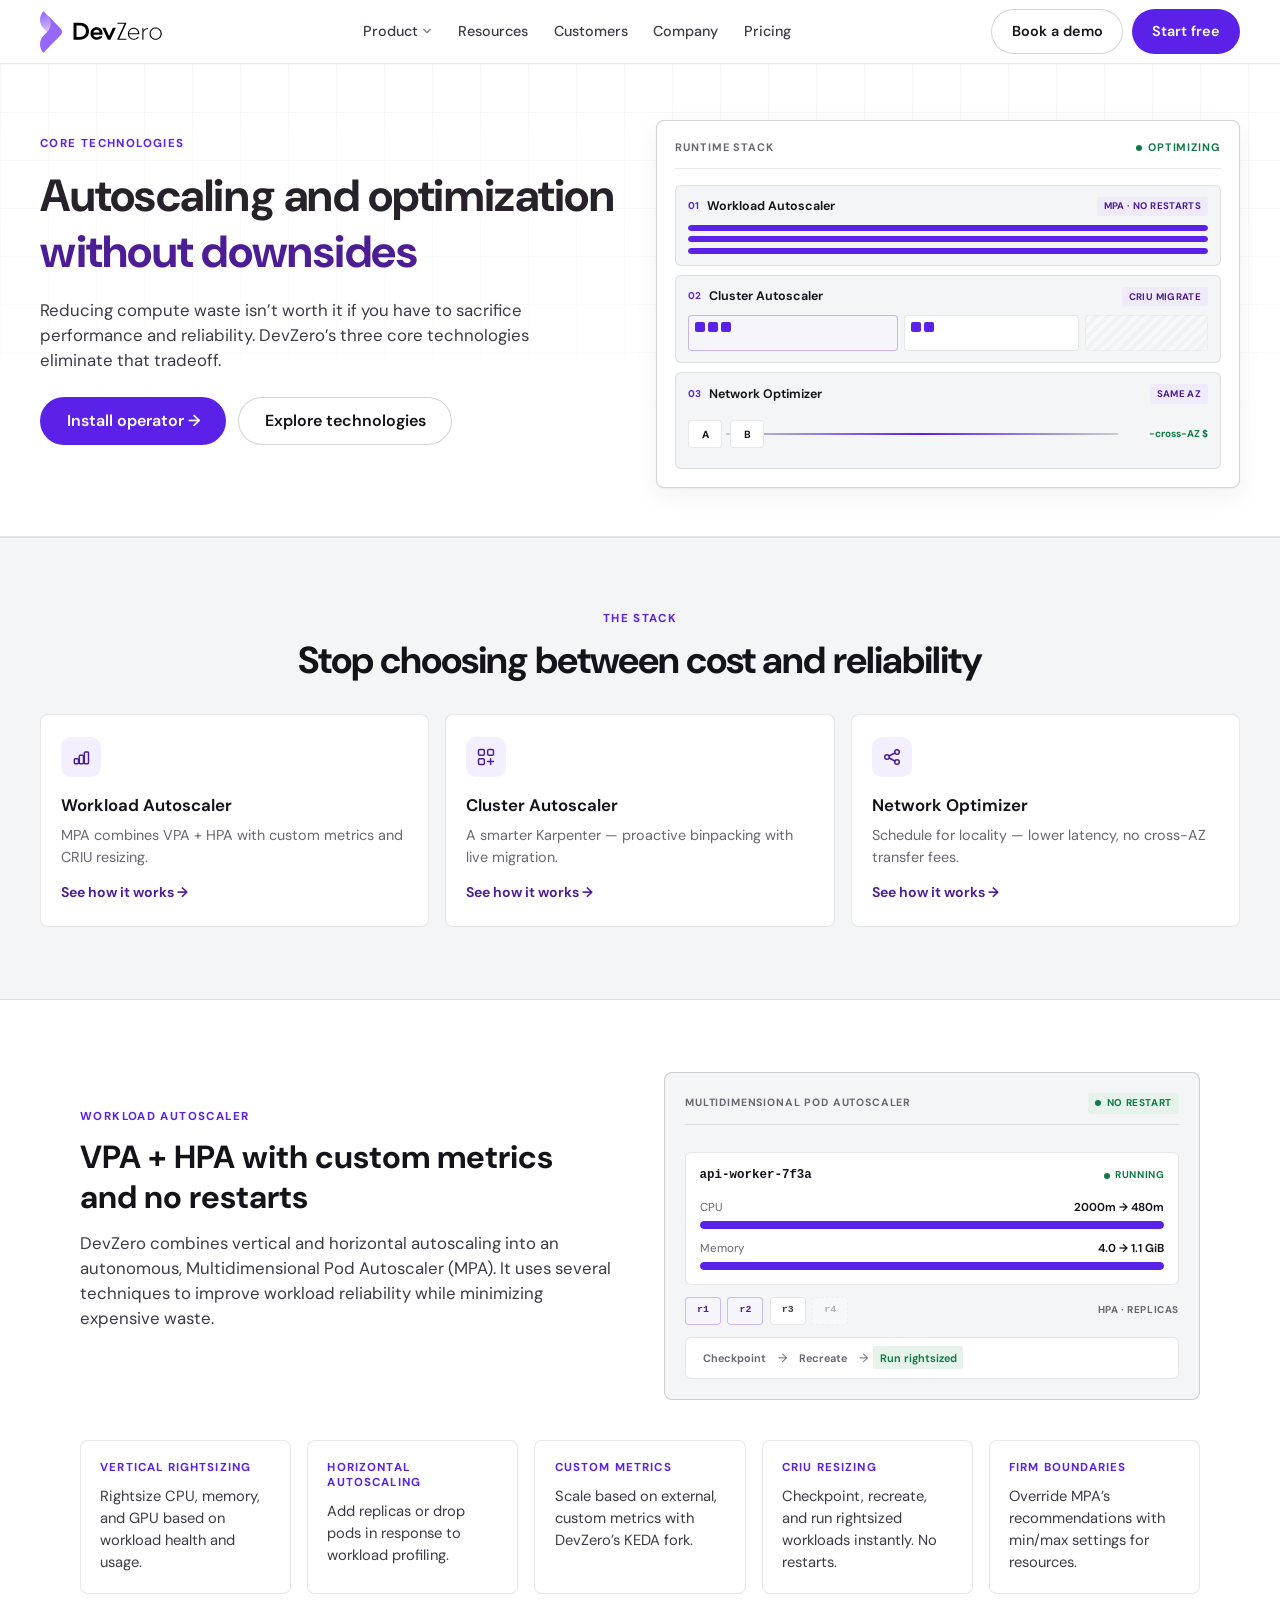
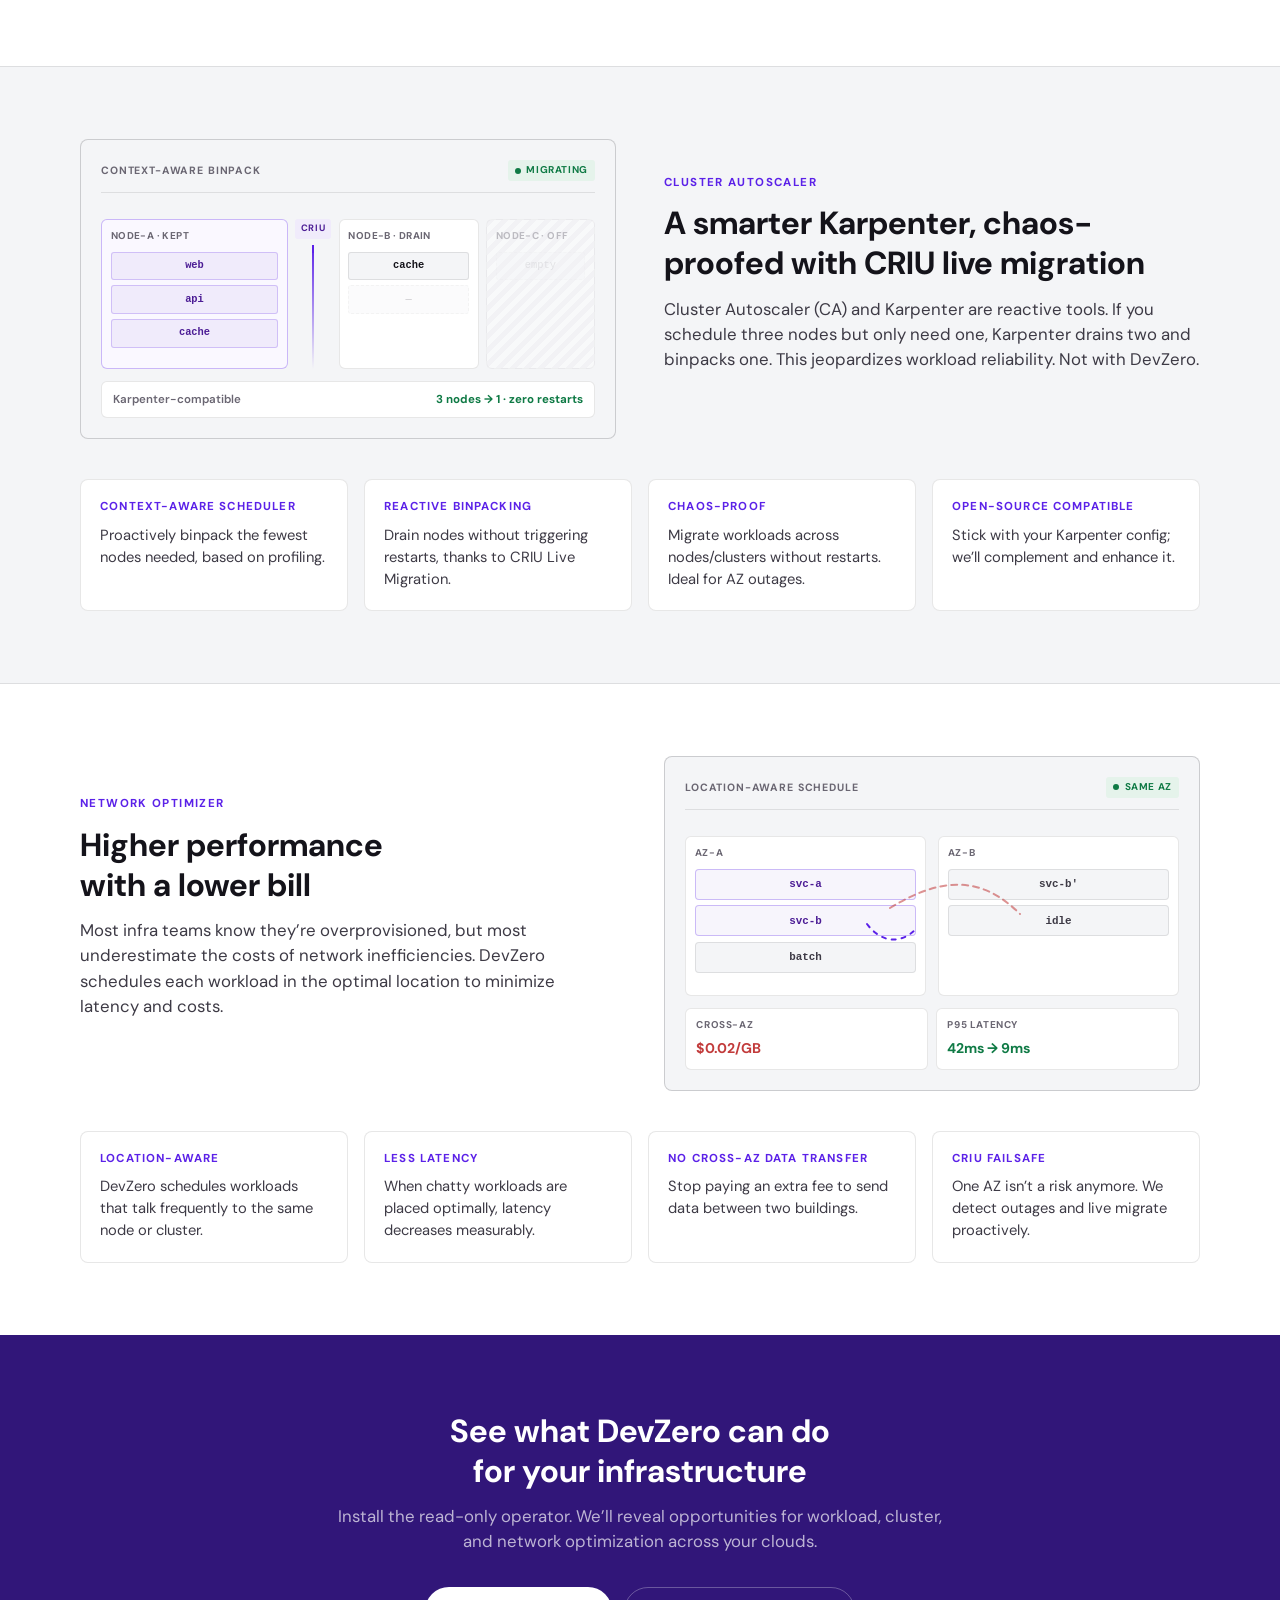
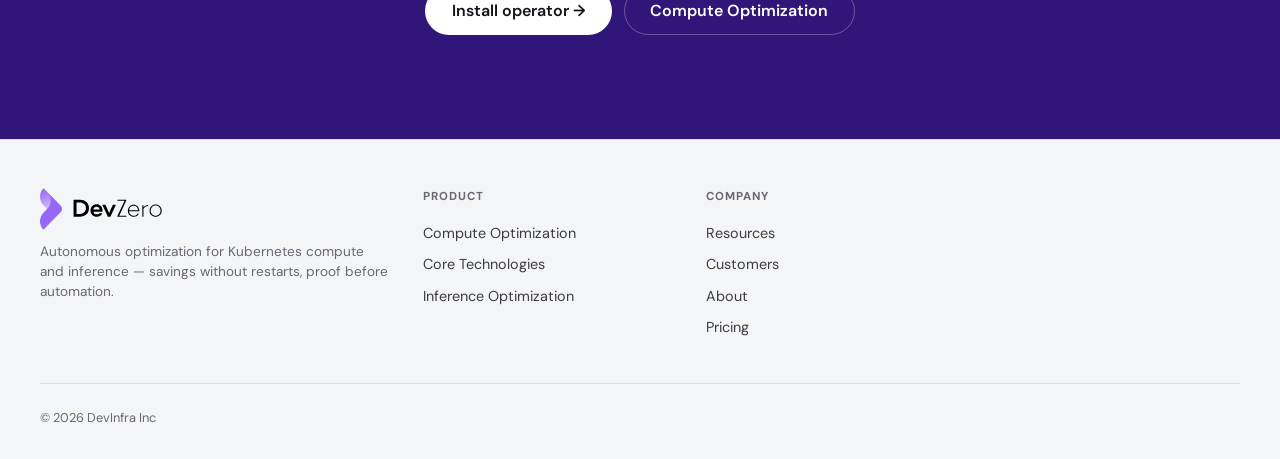
==== commit f8d7df4a: "Force CTA background to #311679 and bust CSS cache. Co-authored-by: Cursor <cursoragent@cursor.com>" ====
--- a/core-technologies/index.html
+++ b/core-technologies/index.html
@@ -8,7 +8,7 @@
   <link rel="preconnect" href="https://fonts.googleapis.com" />
   <link rel="preconnect" href="https://fonts.gstatic.com" crossorigin />
   <link href="https://fonts.googleapis.com/css2?family=DM+Sans:ital,opsz,wght@0,9..40,400;0,9..40,500;0,9..40,600;0,9..40,700&display=swap" rel="stylesheet" />
-  <link rel="stylesheet" href="../css/site.css" />
+  <link rel="stylesheet" href="../css/site.css?v=311679" />
 </head>
 <body>
   <div id="site-nav"></div>
--- a/css/site.css
+++ b/css/site.css
@@ -1756,7 +1756,7 @@
 
 .cta-band {
   padding: 4.75rem 0;
-  background: #5218cc;
+  background-color: #311679;
   color: #fff;
   border-top: none;
   text-align: center;
@@ -1815,16 +1815,6 @@
   mask-image: linear-gradient(180deg, rgba(0, 0, 0, 0.35), transparent 85%);
   -webkit-mask-image: linear-gradient(180deg, rgba(0, 0, 0, 0.35), transparent 85%);
   pointer-events: none;
-}
-
-.product-hero::after {
-  content: "";
-  position: absolute;
-  left: 0;
-  top: 0;
-  bottom: 0;
-  width: 3px;
-  background: var(--accent);
 }
 
 .product-hero .container {
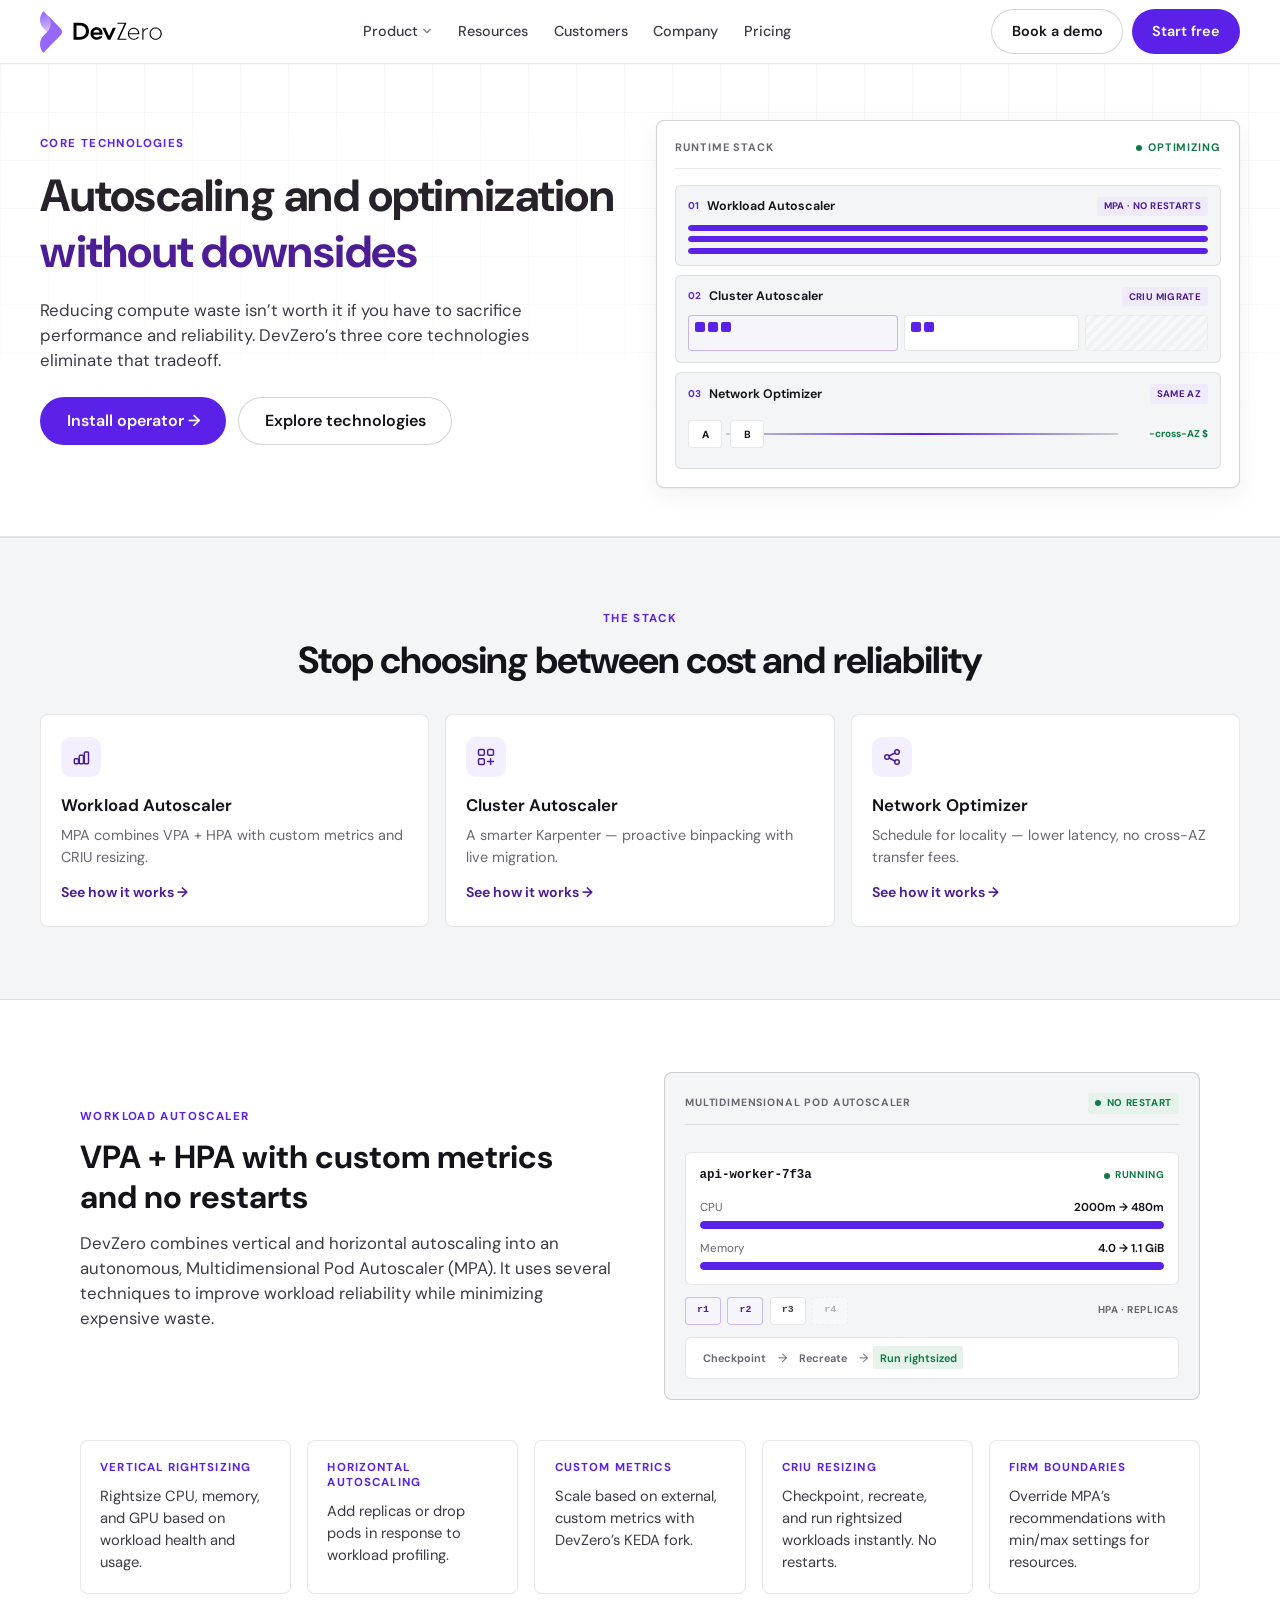
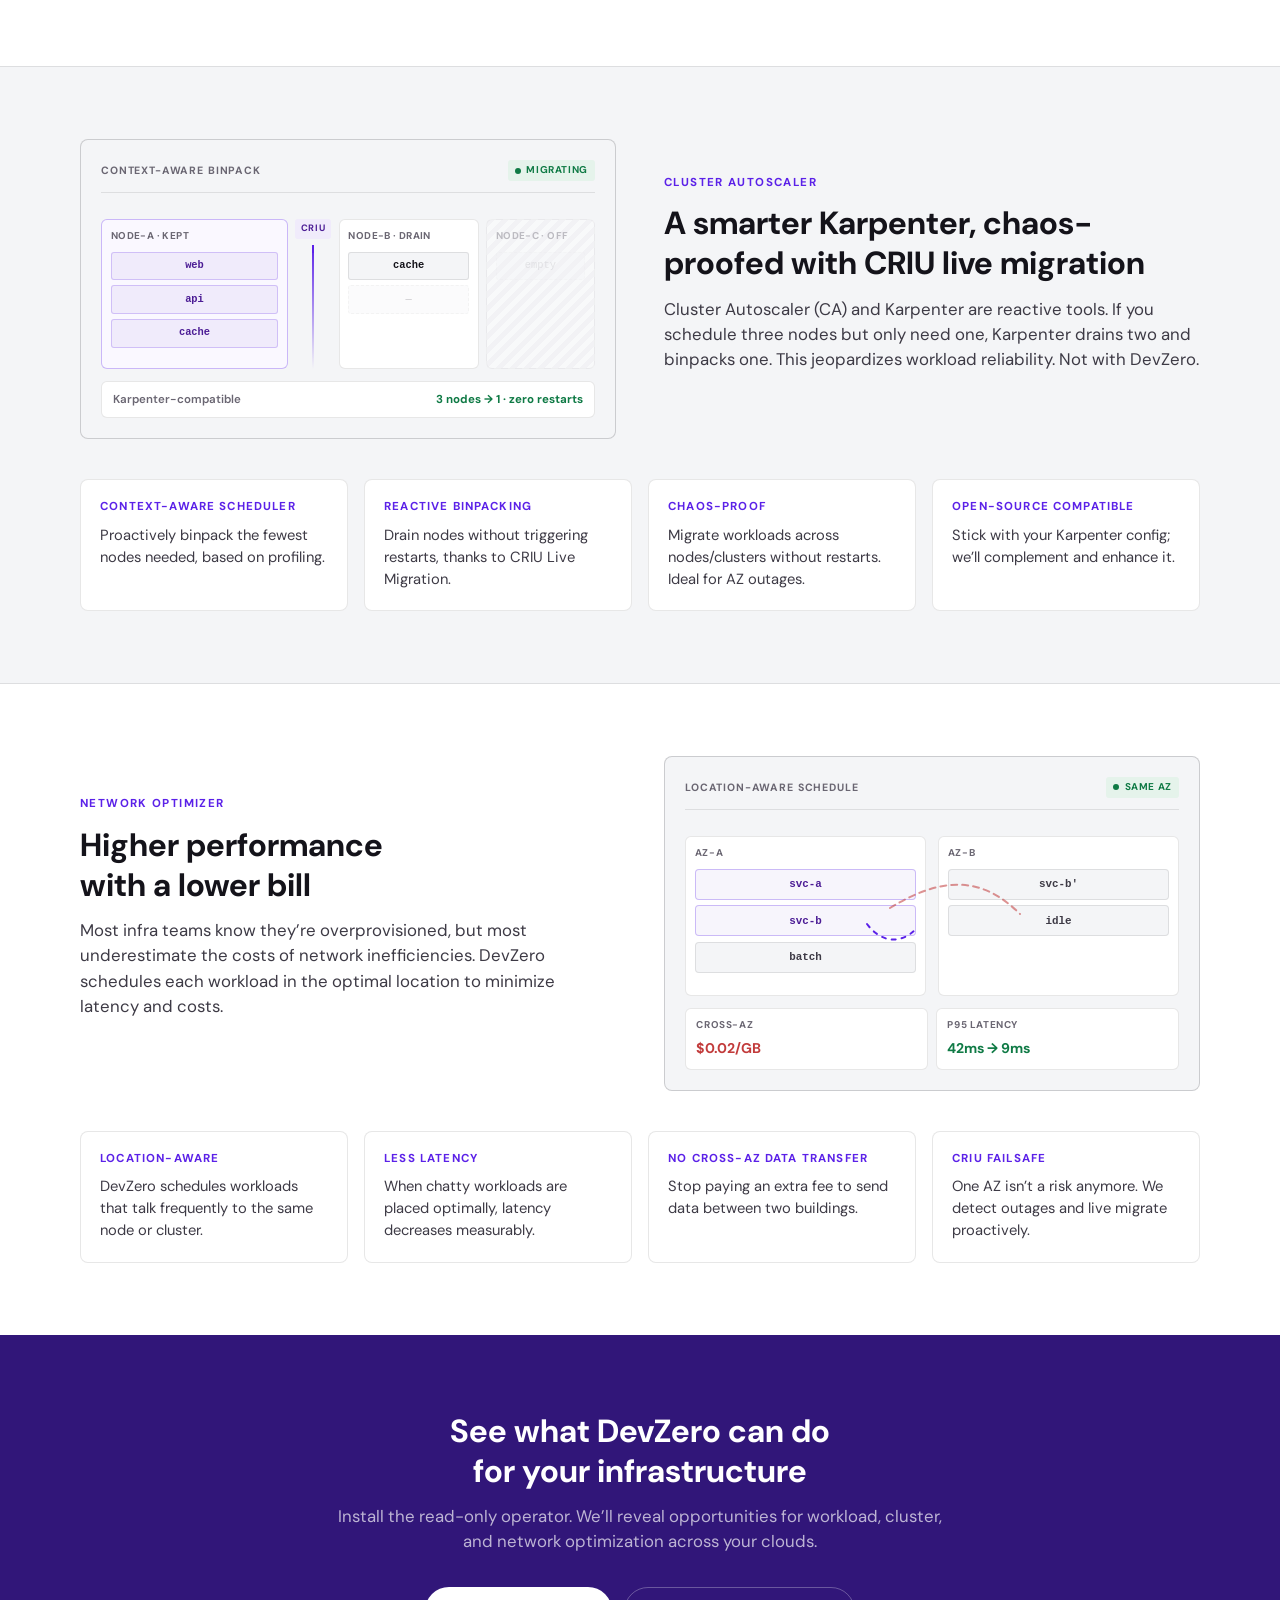
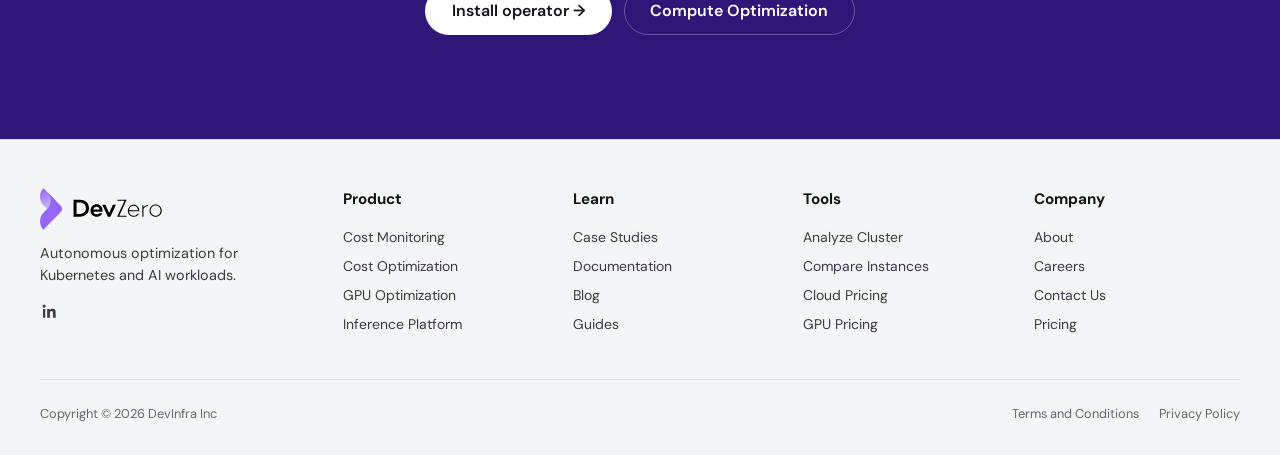
==== commit 2fcc638d: "Match footer layout to devzero.io with four link columns. Adds Product, Learn, Tools, and Company co" ====
--- a/core-technologies/index.html
+++ b/core-technologies/index.html
@@ -8,7 +8,7 @@
   <link rel="preconnect" href="https://fonts.googleapis.com" />
   <link rel="preconnect" href="https://fonts.gstatic.com" crossorigin />
   <link href="https://fonts.googleapis.com/css2?family=DM+Sans:ital,opsz,wght@0,9..40,400;0,9..40,500;0,9..40,600;0,9..40,700&display=swap" rel="stylesheet" />
-  <link rel="stylesheet" href="../css/site.css?v=311679" />
+  <link rel="stylesheet" href="../css/site.css?v=footer1" />
 </head>
 <body>
   <div id="site-nav"></div>
--- a/css/site.css
+++ b/css/site.css
@@ -2747,31 +2747,50 @@
 
 .footer-grid {
   display: grid;
-  grid-template-columns: 1.4fr repeat(3, 1fr);
-  gap: 2rem;
+  grid-template-columns: minmax(220px, 1.35fr) repeat(4, minmax(0, 1fr));
+  gap: 2rem 1.5rem;
   margin-bottom: 2.5rem;
+  align-items: start;
 }
 
 .footer-brand p {
-  margin-top: 0.75rem;
-  font-size: 0.85rem;
-  color: var(--muted);
-  max-width: 22rem;
+  margin-top: 0.85rem;
+  font-size: 0.9rem;
+  line-height: 1.5;
+  color: var(--text-soft);
+  max-width: 16rem;
+}
+
+.footer-social {
+  display: inline-flex;
+  margin-top: 1rem;
+  color: var(--text-soft);
+}
+
+.footer-social svg {
+  width: 1.15rem;
+  height: 1.15rem;
+}
+
+.footer-social:hover {
+  color: var(--accent);
 }
 
 .footer-col h4 {
-  font-size: 0.72rem;
-  letter-spacing: 0.08em;
-  text-transform: uppercase;
-  color: var(--muted);
-  margin-bottom: 0.85rem;
+  font-size: 0.95rem;
+  font-weight: 700;
+  letter-spacing: 0;
+  text-transform: none;
+  color: var(--text);
+  margin-bottom: 0.75rem;
 }
 
 .footer-col a {
   display: block;
-  font-size: 0.9rem;
+  font-size: 0.875rem;
   color: var(--text-soft);
-  padding: 0.3rem 0;
+  padding: 0.28rem 0;
+  line-height: 1.45;
 }
 
 .footer-col a:hover { color: var(--accent); }
@@ -2788,10 +2807,25 @@
   border-top: 1px solid var(--border);
   display: flex;
   justify-content: space-between;
+  align-items: center;
   gap: 1rem;
   flex-wrap: wrap;
   font-size: 0.8rem;
   color: var(--muted);
+}
+
+.footer-legal {
+  display: flex;
+  flex-wrap: wrap;
+  gap: 1.25rem;
+}
+
+.footer-legal a {
+  color: var(--muted);
+}
+
+.footer-legal a:hover {
+  color: var(--accent);
 }
 
 .proto-badge {
